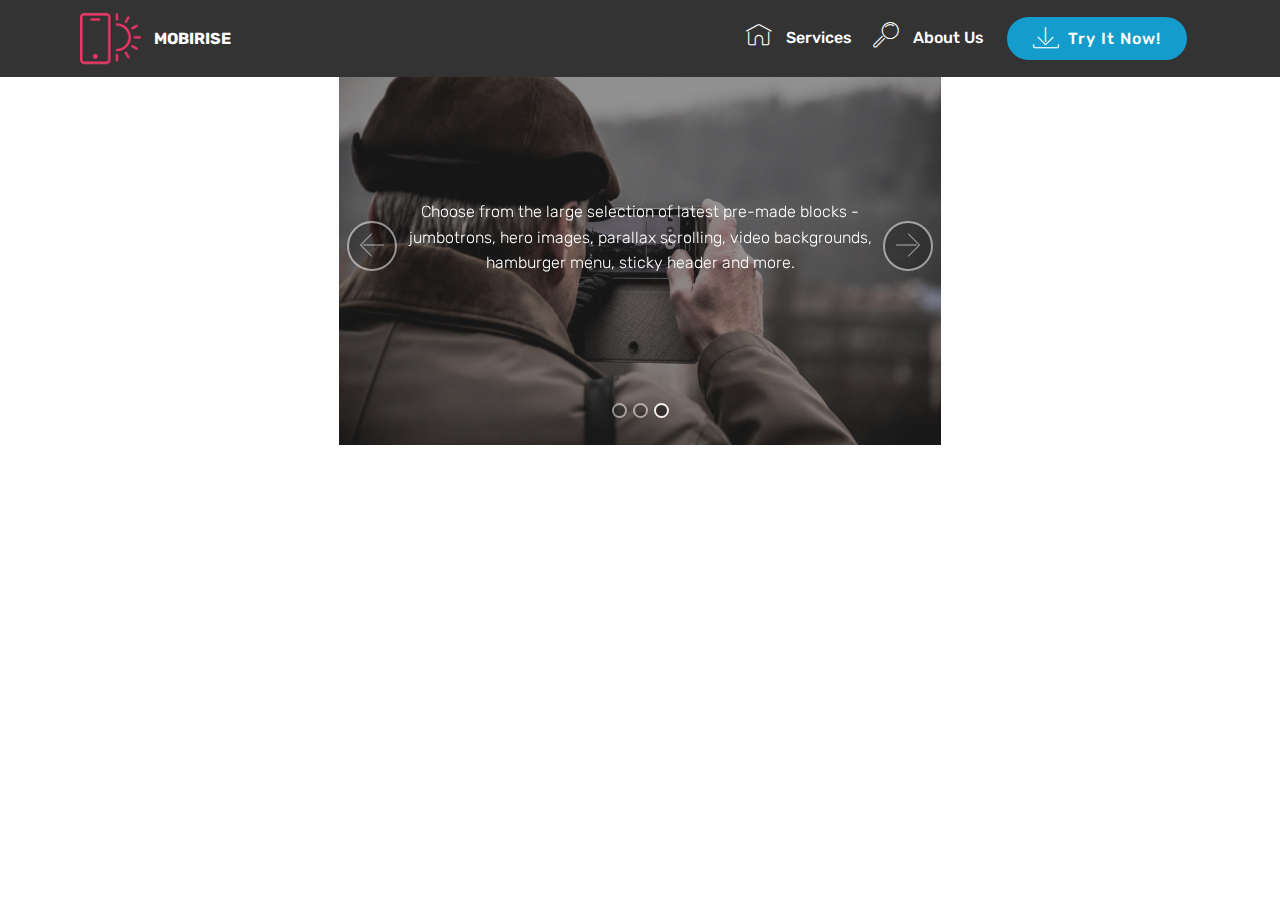
==== page1.html @ 7e5f5935 "create github pages" ====
<!DOCTYPE html>
<html>
<head>
  <!-- Site made with Mobirise Website Builder v4.3.4, https://mobirise.com -->
  <meta charset="UTF-8">
  <meta http-equiv="X-UA-Compatible" content="IE=edge">
  <meta name="generator" content="Mobirise v4.3.4, mobirise.com">
  <meta name="viewport" content="width=device-width, initial-scale=1">
  <link rel="shortcut icon" href="assets/images/logo2.png" type="image/x-icon">
  <meta name="description" content="Web Generator Description">
  <title>Page 1</title>
  <link rel="stylesheet" href="assets/web/assets/mobirise-icons/mobirise-icons.css">
  <link rel="stylesheet" href="assets/tether/tether.min.css">
  <link rel="stylesheet" href="assets/bootstrap/css/bootstrap.min.css">
  <link rel="stylesheet" href="assets/bootstrap/css/bootstrap-grid.min.css">
  <link rel="stylesheet" href="assets/bootstrap/css/bootstrap-reboot.min.css">
  <link rel="stylesheet" href="assets/dropdown/css/style.css">
  <link rel="stylesheet" href="assets/theme/css/style.css">
  <link rel="stylesheet" href="assets/mobirise/css/mbr-additional.css" type="text/css">
  
  
  
</head>
<body>
<section class="menu cid-qy1KsmOvwh" once="menu" id="menu1-h" data-rv-view="157">

    

    <nav class="navbar navbar-expand beta-menu navbar-dropdown align-items-center navbar-fixed-top navbar-toggleable-sm">
        <button class="navbar-toggler navbar-toggler-right" type="button" data-toggle="collapse" data-target="#navbarSupportedContent" aria-controls="navbarSupportedContent" aria-expanded="false" aria-label="Toggle navigation">
            <div class="hamburger">
                <span></span>
                <span></span>
                <span></span>
                <span></span>
            </div>
        </button>
        <div class="menu-logo">
            <div class="navbar-brand">
                <span class="navbar-logo">
                    <a href="https://mobirise.com">
                         <img src="assets/images/logo2.png" alt="Mobirise" media-simple="true" style="height: 3.8rem;">
                    </a>
                </span>
                <span class="navbar-caption-wrap"><a class="navbar-caption text-white display-4" href="https://mobirise.com">
                        MOBIRISE
                    </a></span>
            </div>
        </div>
        <div class="collapse navbar-collapse" id="navbarSupportedContent">
            <ul class="navbar-nav nav-dropdown" data-app-modern-menu="true">
                <li class="nav-item">
                    <a class="nav-link link text-white display-4" href="https://mobirise.com">
                        <span class="mbri-home mbr-iconfont mbr-iconfont-btn"></span>
                        Services
                    </a>
                </li>
                <li class="nav-item">
                    <a class="nav-link link text-white display-4" href="https://mobirise.com">
                        <span class="mbri-search mbr-iconfont mbr-iconfont-btn"></span>
                        About Us
                    </a>
                </li>
            </ul>
            <div class="navbar-buttons mbr-section-btn">
                <a class="btn btn-sm btn-primary display-4" href="https://mobirise.com">
                    <span class="mbri-save mbr-iconfont mbr-iconfont-btn "></span>
                    Try It Now!
                </a>
            </div>
        </div>
    </nav>
</section>

<section class="engine"><a href="https://mobirise.co/b">free web page creator</a></section><section class="carousel slide cid-qy1OB8WUk6" data-interval="false" id="slider2-i" data-rv-view="159">

    
    <div class="container content-slider">
        <div class="content-slider-wrap">
            <div><div class="mbr-slider slide carousel" data-pause="true" data-keyboard="false" data-ride="false" data-interval="false"><ol class="carousel-indicators"><li data-app-prevent-settings="" data-target="#slider2-i" data-slide-to="0"></li><li data-app-prevent-settings="" data-target="#slider2-i" data-slide-to="1"></li><li data-app-prevent-settings="" data-target="#slider2-i" class=" active" data-slide-to="2"></li></ol><div class="carousel-inner" role="listbox"><div class="carousel-item slider-fullscreen-image" data-bg-video-slide="false" style="background-image: url(assets/images/1.jpg);"><div class="container container-slide"><div class="image_wrapper"><div class="mbr-overlay"></div><img src="assets/images/1.jpg"><div class="carousel-caption justify-content-center"><div class="col-10 align-center"><p class="lead mbr-text mbr-fonts-style display-7">Choose from the large selection of latest pre-made blocks - jumbotrons, hero images, parallax scrolling, video backgrounds, hamburger menu, sticky header and more.</p></div></div></div></div></div><div class="carousel-item slider-fullscreen-image" data-bg-video-slide="https://www.youtube.com/watch?v=fwkKc6M60-0"><div class="mbr-overlay"></div><div class="container container-slide"><div class="image_wrapper"><img src="assets/images/2.jpg" style="opacity: 0;"><div class="carousel-caption justify-content-center"><div class="col-10 align-center"><p class="lead mbr-text mbr-fonts-style display-7">Slide with youtube video background and color overlay. Title and text are aligned to the left.</p></div></div></div></div></div><div class="carousel-item slider-fullscreen-image active" data-bg-video-slide="false" style="background-image: url(assets/images/3.jpg);"><div class="container container-slide"><div class="image_wrapper"><div class="mbr-overlay" style="opacity: 0.4;"></div><img src="assets/images/3.jpg"><div class="carousel-caption justify-content-center"><div class="col-10 align-center"><p class="lead mbr-text mbr-fonts-style display-7">Choose from the large selection of latest pre-made blocks - jumbotrons, hero images, parallax scrolling, video backgrounds, hamburger menu, sticky header and more.</p></div></div></div></div></div></div><a data-app-prevent-settings="" class="carousel-control carousel-control-prev" role="button" data-slide="prev" href="#slider2-i"><span aria-hidden="true" class="mbri-left mbr-iconfont"></span><span class="sr-only">Previous</span></a><a data-app-prevent-settings="" class="carousel-control carousel-control-next" role="button" data-slide="next" href="#slider2-i"><span aria-hidden="true" class="mbri-right mbr-iconfont"></span><span class="sr-only">Next</span></a></div></div> 
        </div>
    </div>
</section>


  <script src="assets/web/assets/jquery/jquery.min.js"></script>
  <script src="assets/popper/popper.min.js"></script>
  <script src="assets/tether/tether.min.js"></script>
  <script src="assets/bootstrap/js/bootstrap.min.js"></script>
  <script src="assets/smooth-scroll/smooth-scroll.js"></script>
  <script src="assets/dropdown/js/script.min.js"></script>
  <script src="assets/bootstrap-carousel-swipe/bootstrap-carousel-swipe.js"></script>
  <script src="assets/jquery-mb-ytplayer/jquery.mb.ytplayer.min.js"></script>
  <script src="assets/jquery-mb-vimeo_player/jquery.mb.vimeo_player.js"></script>
  <script src="assets/touch-swipe/jquery.touch-swipe.min.js"></script>
  <script src="assets/theme/js/script.js"></script>
  <script src="assets/mobirise-slider-video/script.js"></script>
  
  
</body>
</html>
---- assets/web/assets/mobirise-icons/mobirise-icons.css ----
@font-face {
  font-family: 'MobiriseIcons';
  src:  url('mobirise-icons.eot?spat4u');
  src:  url('mobirise-icons.eot?spat4u#iefix') format('embedded-opentype'),
    url('mobirise-icons.ttf?spat4u') format('truetype'),
    url('mobirise-icons.woff?spat4u') format('woff'),
    url('mobirise-icons.svg?spat4u#MobiriseIcons') format('svg');
  font-weight: normal;
  font-style: normal;
}

[class^="mbri-"], [class*=" mbri-"] {
  /* use !important to prevent issues with browser extensions that change fonts */
  font-family: MobiriseIcons !important;
  speak: none;
  font-style: normal;
  font-weight: normal;
  font-variant: normal;
  text-transform: none;
  line-height: 1;

  /* Better Font Rendering =========== */
  -webkit-font-smoothing: antialiased;
  -moz-osx-font-smoothing: grayscale;
}

.mbri-add-submenu:before {
  content: "\e900";
}
.mbri-alert:before {
  content: "\e901";
}
.mbri-align-center:before {
  content: "\e902";
}
.mbri-align-justify:before {
  content: "\e903";
}
.mbri-align-left:before {
  content: "\e904";
}
.mbri-align-right:before {
  content: "\e905";
}
.mbri-android:before {
  content: "\e906";
}
.mbri-apple:before {
  content: "\e907";
}
.mbri-arrow-down:before {
  content: "\e908";
}
.mbri-arrow-next:before {
  content: "\e909";
}
.mbri-arrow-prev:before {
  content: "\e90a";
}
.mbri-arrow-up:before {
  content: "\e90b";
}
.mbri-bold:before {
  content: "\e90c";
}
.mbri-bookmark:before {
  content: "\e90d";
}
.mbri-bootstrap:before {
  content: "\e90e";
}
.mbri-briefcase:before {
  content: "\e90f";
}
.mbri-browse:before {
  content: "\e910";
}
.mbri-bulleted-list:before {
  content: "\e911";
}
.mbri-calendar:before {
  content: "\e912";
}
.mbri-camera:before {
  content: "\e913";
}
.mbri-cart-add:before {
  content: "\e914";
}
.mbri-cart-full:before {
  content: "\e915";
}
.mbri-cash:before {
  content: "\e916";
}
.mbri-change-style:before {
  content: "\e917";
}
.mbri-chat:before {
  content: "\e918";
}
.mbri-clock:before {
  content: "\e919";
}
.mbri-close:before {
  content: "\e91a";
}
.mbri-cloud:before {
  content: "\e91b";
}
.mbri-code:before {
  content: "\e91c";
}
.mbri-contact-form:before {
  content: "\e91d";
}
.mbri-credit-card:before {
  content: "\e91e";
}
.mbri-cursor-click:before {
  content: "\e91f";
}
.mbri-cust-feedback:before {
  content: "\e920";
}
.mbri-database:before {
  content: "\e921";
}
.mbri-delivery:before {
  content: "\e922";
}
.mbri-desktop:before {
  content: "\e923";
}
.mbri-devices:before {
  content: "\e924";
}
.mbri-down:before {
  content: "\e925";
}
.mbri-download:before {
  content: "\e989";
}
.mbri-drag-n-drop:before {
  content: "\e927";
}
.mbri-drag-n-drop2:before {
  content: "\e928";
}
.mbri-edit:before {
  content: "\e929";
}
.mbri-edit2:before {
  content: "\e92a";
}
.mbri-error:before {
  content: "\e92b";
}
.mbri-extension:before {
  content: "\e92c";
}
.mbri-features:before {
  content: "\e92d";
}
.mbri-file:before {
  content: "\e92e";
}
.mbri-flag:before {
  content: "\e92f";
}
.mbri-folder:before {
  content: "\e930";
}
.mbri-gift:before {
  content: "\e931";
}
.mbri-github:before {
  content: "\e932";
}
.mbri-globe:before {
  content: "\e933";
}
.mbri-globe-2:before {
  content: "\e934";
}
.mbri-growing-chart:before {
  content: "\e935";
}
.mbri-hearth:before {
  content: "\e936";
}
.mbri-help:before {
  content: "\e937";
}
.mbri-home:before {
  content: "\e938";
}
.mbri-hot-cup:before {
  content: "\e939";
}
.mbri-idea:before {
  content: "\e93a";
}
.mbri-image-gallery:before {
  content: "\e93b";
}
.mbri-image-slider:before {
  content: "\e93c";
}
.mbri-info:before {
  content: "\e93d";
}
.mbri-italic:before {
  content: "\e93e";
}
.mbri-key:before {
  content: "\e93f";
}
.mbri-laptop:before {
  content: "\e940";
}
.mbri-layers:before {
  content: "\e941";
}
.mbri-left-right:before {
  content: "\e942";
}
.mbri-left:before {
  content: "\e943";
}
.mbri-letter:before {
  content: "\e944";
}
.mbri-like:before {
  content: "\e945";
}
.mbri-link:before {
  content: "\e946";
}
.mbri-lock:before {
  content: "\e947";
}
.mbri-login:before {
  content: "\e948";
}
.mbri-logout:before {
  content: "\e949";
}
.mbri-magic-stick:before {
  content: "\e94a";
}
.mbri-map-pin:before {
  content: "\e94b";
}
.mbri-menu:before {
  content: "\e94c";
}
.mbri-mobile:before {
  content: "\e94d";
}
.mbri-mobile2:before {
  content: "\e94e";
}
.mbri-mobirise:before {
  content: "\e94f";
}
.mbri-more-horizontal:before {
  content: "\e950";
}
.mbri-more-vertical:before {
  content: "\e951";
}
.mbri-music:before {
  content: "\e952";
}
.mbri-new-file:before {
  content: "\e953";
}
.mbri-numbered-list:before {
  content: "\e954";
}
.mbri-opened-folder:before {
  content: "\e955";
}
.mbri-pages:before {
  content: "\e956";
}
.mbri-paper-plane:before {
  content: "\e957";
}
.mbri-paperclip:before {
  content: "\e958";
}
.mbri-photo:before {
  content: "\e959";
}
.mbri-photos:before {
  content: "\e95a";
}
.mbri-pin:before {
  content: "\e95b";
}
.mbri-play:before {
  content: "\e95c";
}
.mbri-plus:before {
  content: "\e95d";
}
.mbri-preview:before {
  content: "\e95e";
}
.mbri-print:before {
  content: "\e95f";
}
.mbri-protect:before {
  content: "\e960";
}
.mbri-question:before {
  content: "\e961";
}
.mbri-quote-left:before {
  content: "\e962";
}
.mbri-quote-right:before {
  content: "\e963";
}
.mbri-refresh:before {
  content: "\e964";
}
.mbri-responsive:before {
  content: "\e965";
}
.mbri-right:before {
  content: "\e966";
}
.mbri-rocket:before {
  content: "\e967";
}
.mbri-sad-face:before {
  content: "\e968";
}
.mbri-sale:before {
  content: "\e969";
}
.mbri-save:before {
  content: "\e96a";
}
.mbri-search:before {
  content: "\e96b";
}
.mbri-setting:before {
  content: "\e96c";
}
.mbri-setting2:before {
  content: "\e96d";
}
.mbri-setting3:before {
  content: "\e96e";
}
.mbri-share:before {
  content: "\e96f";
}
.mbri-shopping-bag:before {
  content: "\e970";
}
.mbri-shopping-basket:before {
  content: "\e971";
}
.mbri-shopping-cart:before {
  content: "\e972";
}
.mbri-sites:before {
  content: "\e973";
}
.mbri-smile-face:before {
  content: "\e974";
}
.mbri-speed:before {
  content: "\e975";
}
.mbri-star:before {
  content: "\e976";
}
.mbri-success:before {
  content: "\e977";
}
.mbri-sun:before {
  content: "\e978";
}
.mbri-sun2:before {
  content: "\e979";
}
.mbri-tablet:before {
  content: "\e97a";
}
.mbri-tablet-vertical:before {
  content: "\e97b";
}
.mbri-target:before {
  content: "\e97c";
}
.mbri-timer:before {
  content: "\e97d";
}
.mbri-to-ftp:before {
  content: "\e97e";
}
.mbri-to-local-drive:before {
  content: "\e97f";
}
.mbri-touch-swipe:before {
  content: "\e980";
}
.mbri-touch:before {
  content: "\e981";
}
.mbri-trash:before {
  content: "\e982";
}
.mbri-underline:before {
  content: "\e983";
}
.mbri-unlink:before {
  content: "\e984";
}
.mbri-unlock:before {
  content: "\e985";
}
.mbri-up-down:before {
  content: "\e986";
}
.mbri-up:before {
  content: "\e987";
}
.mbri-update:before {
  content: "\e988";
}
.mbri-upload:before {
 content: "\e926"; 
}
.mbri-user:before {
  content: "\e98a";
}
.mbri-user2:before {
  content: "\e98b";
}
.mbri-users:before {
  content: "\e98c";
}
.mbri-video:before {
  content: "\e98d";
}
.mbri-video-play:before {
  content: "\e98e";
}
.mbri-watch:before {
  content: "\e98f";
}
.mbri-website-theme:before {
  content: "\e990";
}
.mbri-wifi:before {
  content: "\e991";
}
.mbri-windows:before {
  content: "\e992";
}
.mbri-zoom-out:before {
  content: "\e993";
}
.mbri-redo:before {
  content: "\e994";
}
.mbri-undo:before {
  content: "\e995";
}
---- assets/dropdown/css/style.css ----
.navbar-dropdown {
  left: 0;
  padding: 0;
  position: absolute;
  right: 0;
  top: 0;
  transition: all 0.45s ease;
  z-index: 1030;
  background: #282828; }
  .navbar-dropdown .navbar-logo {
    margin-right: 0.8rem;
    transition: margin 0.3s ease-in-out;
    vertical-align: middle; }
    .navbar-dropdown .navbar-logo img {
      height: 3.125rem;
      transition: all 0.3s ease-in-out; }
    .navbar-dropdown .navbar-logo.mbr-iconfont {
      font-size: 3.125rem;
      line-height: 3.125rem; }
  .navbar-dropdown .navbar-caption {
    font-weight: 700;
    white-space: normal;
    vertical-align: -4px;
    line-height: 3.125rem !important; }
    .navbar-dropdown .navbar-caption, .navbar-dropdown .navbar-caption:hover {
      color: inherit;
      text-decoration: none; }
  .navbar-dropdown .mbr-iconfont + .navbar-caption {
    vertical-align: -1px; }
  .navbar-dropdown.navbar-fixed-top {
    position: fixed; }
  .navbar-dropdown .navbar-brand span {
    vertical-align: -4px; }
  .navbar-dropdown.bg-color.transparent {
    background: none; }
  .navbar-dropdown.navbar-short .navbar-brand {
    padding: 0.625rem 0; }
    .navbar-dropdown.navbar-short .navbar-brand span {
      vertical-align: -1px; }
  .navbar-dropdown.navbar-short .navbar-caption {
    line-height: 2.375rem !important;
    vertical-align: -2px; }
  .navbar-dropdown.navbar-short .navbar-logo {
    margin-right: 0.5rem; }
    .navbar-dropdown.navbar-short .navbar-logo img {
      height: 2.375rem; }
    .navbar-dropdown.navbar-short .navbar-logo.mbr-iconfont {
      font-size: 2.375rem;
      line-height: 2.375rem; }
  .navbar-dropdown.navbar-short .mbr-table-cell {
    height: 3.625rem; }
  .navbar-dropdown .navbar-close {
    left: 0.6875rem;
    position: fixed;
    top: 0.75rem;
    z-index: 1000; }
  .navbar-dropdown .hamburger-icon {
    content: "";
    display: inline-block;
    vertical-align: middle;
    width: 16px;
    -webkit-box-shadow: 0 -6px 0 1px #282828,0 0 0 1px #282828,0 6px 0 1px #282828;
    -moz-box-shadow: 0 -6px 0 1px #282828,0 0 0 1px #282828,0 6px 0 1px #282828;
    box-shadow: 0 -6px 0 1px #282828,0 0 0 1px #282828,0 6px 0 1px #282828; }

.dropdown-menu .dropdown-toggle[data-toggle="dropdown-submenu"]::after {
  border-bottom: 0.35em solid transparent;
  border-left: 0.35em solid;
  border-right: 0;
  border-top: 0.35em solid transparent;
  margin-left: 0.3rem; }

.dropdown-menu .dropdown-item:focus {
  outline: 0; }

.nav-dropdown {
  font-size: 0.75rem;
  font-weight: 500;
  height: auto !important; }
  .nav-dropdown .nav-btn {
    padding-left: 1rem; }
  .nav-dropdown .link {
    margin: .667em 1.667em;
    font-weight: 500;
    padding: 0;
    transition: color .2s ease-in-out; }
    .nav-dropdown .link.dropdown-toggle {
      margin-right: 2.583em; }
      .nav-dropdown .link.dropdown-toggle::after {
        margin-left: .25rem;
        border-top: 0.35em solid;
        border-right: 0.35em solid transparent;
        border-left: 0.35em solid transparent;
        border-bottom: 0; }
      .nav-dropdown .link.dropdown-toggle[aria-expanded="true"] {
        margin: 0;
        padding: 0.667em 3.263em  0.667em 1.667em; }
  .nav-dropdown .link::after,
  .nav-dropdown .dropdown-item::after {
    color: inherit; }
  .nav-dropdown .btn {
    font-size: 0.75rem;
    font-weight: 700;
    letter-spacing: 0;
    margin-bottom: 0;
    padding-left: 1.25rem;
    padding-right: 1.25rem; }
  .nav-dropdown .dropdown-menu {
    border-radius: 0;
    border: 0;
    left: 0;
    margin: 0;
    padding-bottom: 1.25rem;
    padding-top: 1.25rem;
    position: relative; }
  .nav-dropdown .dropdown-submenu {
    margin-left: 0.125rem;
    top: 0; }
  .nav-dropdown .dropdown-item {
    font-weight: 500;
    line-height: 2;
    padding: 0.3846em 4.615em 0.3846em 1.5385em;
    position: relative;
    transition: color .2s ease-in-out, background-color .2s ease-in-out; }
    .nav-dropdown .dropdown-item::after {
      margin-top: -0.3077em;
      position: absolute;
      right: 1.1538em;
      top: 50%; }
    .nav-dropdown .dropdown-item:focus, .nav-dropdown .dropdown-item:hover {
      background: none; }

@media (max-width: 767px) {
  .nav-dropdown.navbar-toggleable-sm {
    bottom: 0;
    display: none;
    left: 0;
    overflow-x: hidden;
    position: fixed;
    top: 0;
    transform: translateX(-100%);
    -ms-transform: translateX(-100%);
    -webkit-transform: translateX(-100%);
    width: 18.75rem;
    z-index: 999; } }
.nav-dropdown.navbar-toggleable-xl {
  bottom: 0;
  display: none;
  left: 0;
  overflow-x: hidden;
  position: fixed;
  top: 0;
  transform: translateX(-100%);
  -ms-transform: translateX(-100%);
  -webkit-transform: translateX(-100%);
  width: 18.75rem;
  z-index: 999; }

.nav-dropdown-sm {
  display: block !important;
  overflow-x: hidden;
  overflow: auto;
  padding-top: 3.875rem; }
  .nav-dropdown-sm::after {
    content: "";
    display: block;
    height: 3rem;
    width: 100%; }
  .nav-dropdown-sm.collapse.in ~ .navbar-close {
    display: block !important; }
  .nav-dropdown-sm.collapsing, .nav-dropdown-sm.collapse.in {
    transform: translateX(0);
    -ms-transform: translateX(0);
    -webkit-transform: translateX(0);
    transition: all 0.25s ease-out;
    -webkit-transition: all 0.25s ease-out;
    background: #282828; }
  .nav-dropdown-sm.collapsing[aria-expanded="false"] {
    transform: translateX(-100%);
    -ms-transform: translateX(-100%);
    -webkit-transform: translateX(-100%); }
  .nav-dropdown-sm .nav-item {
    display: block;
    margin-left: 0 !important;
    padding-left: 0; }
  .nav-dropdown-sm .link,
  .nav-dropdown-sm .dropdown-item {
    border-top: 1px dotted rgba(255, 255, 255, 0.1);
    font-size: 0.8125rem;
    line-height: 1.6;
    margin: 0 !important;
    padding: 0.875rem 2.4rem 0.875rem 1.5625rem !important;
    position: relative;
    white-space: normal; }
    .nav-dropdown-sm .link:focus, .nav-dropdown-sm .link:hover,
    .nav-dropdown-sm .dropdown-item:focus,
    .nav-dropdown-sm .dropdown-item:hover {
      background: rgba(0, 0, 0, 0.2) !important;
      color: #c0a375; }
  .nav-dropdown-sm .nav-btn {
    position: relative;
    padding: 1.5625rem 1.5625rem 0 1.5625rem; }
    .nav-dropdown-sm .nav-btn::before {
      border-top: 1px dotted rgba(255, 255, 255, 0.1);
      content: "";
      left: 0;
      position: absolute;
      top: 0;
      width: 100%; }
    .nav-dropdown-sm .nav-btn + .nav-btn {
      padding-top: 0.625rem; }
      .nav-dropdown-sm .nav-btn + .nav-btn::before {
        display: none; }
  .nav-dropdown-sm .btn {
    padding: 0.625rem 0; }
  .nav-dropdown-sm .dropdown-toggle[data-toggle="dropdown-submenu"]::after {
    margin-left: .25rem;
    border-top: 0.35em solid;
    border-right: 0.35em solid transparent;
    border-left: 0.35em solid transparent;
    border-bottom: 0; }
  .nav-dropdown-sm .dropdown-toggle[data-toggle="dropdown-submenu"][aria-expanded="true"]::after {
    border-top: 0;
    border-right: 0.35em solid transparent;
    border-left: 0.35em solid transparent;
    border-bottom: 0.35em solid; }
  .nav-dropdown-sm .dropdown-menu {
    margin: 0;
    padding: 0;
    position: relative;
    top: 0;
    left: 0;
    width: 100%;
    border: 0;
    float: none;
    border-radius: 0;
    background: none; }
  .nav-dropdown-sm .dropdown-submenu {
    left: 100%;
    margin-left: 0.125rem;
    margin-top: -1.25rem;
    top: 0; }

.navbar-toggleable-sm .nav-dropdown .dropdown-menu {
  position: absolute; }

.navbar-toggleable-sm .nav-dropdown .dropdown-submenu {
  left: 100%;
  margin-left: 0.125rem;
  margin-top: -1.25rem;
  top: 0; }

.navbar-toggleable-sm.opened .nav-dropdown .dropdown-menu {
  position: relative; }

.navbar-toggleable-sm.opened .nav-dropdown .dropdown-submenu {
  left: 0;
  margin-left: 00rem;
  margin-top: 0rem;
  top: 0; }

.is-builder .nav-dropdown.collapsing {
  transition: none !important; }

/*# sourceMappingURL=style.css.map */
---- assets/theme/css/style.css ----
/*!
 * Mobirise v4 theme (https://mobirise.com/)
 * Copyright 2017 Mobirise
 */
section {
  background-color: #eeeeee; }

section,
.container,
.container-fluid {
  position: relative;
  word-wrap: break-word; }

a.mbr-iconfont:hover {
  text-decoration: none; }

.article .lead p, .article .lead ul, .article .lead ol, .article .lead pre, .article .lead blockquote {
  margin-bottom: 0; }

a {
  font-style: normal;
  font-weight: 400;
  cursor: pointer; }
  a, a:hover {
    text-decoration: none; }

figure {
  margin-bottom: 0; }

body {
  color: #232323; }

h1, h2, h3, h4, h5, h6,
.h1, .h2, .h3, .h4, .h5, .h6,
.display-1, .display-2, .display-3, .display-4 {
  line-height: 1;
  word-break: break-word;
  word-wrap: break-word; }

b, strong {
  font-weight: bold; }

blockquote {
  padding: 10px 0 10px 20px;
  position: relative;
  border-left: 2px solid;
  border-color: #ff3366; }

input:-webkit-autofill, input:-webkit-autofill:hover, input:-webkit-autofill:focus, input:-webkit-autofill:active {
  transition-delay: 9999s;
  transition-property: background-color, color; }

textarea[type="hidden"] {
  display: none; }

body {
  position: relative; }

section {
  background-position: 50% 50%;
  background-repeat: no-repeat;
  background-size: cover; }
  section .mbr-background-video,
  section .mbr-background-video-preview {
    position: absolute;
    bottom: 0;
    left: 0;
    right: 0;
    top: 0; }

.hidden {
  visibility: hidden; }

.mbr-z-index20 {
  z-index: 20; }

/*! Base colors */
.mbr-white {
  color: #ffffff; }

.mbr-black {
  color: #000000; }

.mbr-bg-white {
  background-color: #ffffff; }

.mbr-bg-black {
  background-color: #000000; }

/*! Text-aligns */
.align-left {
  text-align: left; }

.align-center {
  text-align: center; }

.align-right {
  text-align: right; }

@media (max-width: 767px) {
  .align-left, .align-center, .align-right, .mbr-section-btn, .mbr-section-title {
    text-align: center; } }
/*! Font-weight  */
.mbr-light {
  font-weight: 300; }

.mbr-regular {
  font-weight: 400; }

.mbr-semibold {
  font-weight: 500; }

.mbr-bold {
  font-weight: 700; }

/*! Media  */
.media-size-item {
  -webkit-flex: 1 1 auto;
  -moz-flex: 1 1 auto;
  -ms-flex: 1 1 auto;
  -o-flex: 1 1 auto;
  flex: 1 1 auto; }

.media-content {
  -webkit-flex-basis: 100%;
  flex-basis: 100%; }

.media-container-row {
  display: -ms-flexbox;
  display: -webkit-flex;
  display: flex;
  -webkit-flex-direction: row;
  -ms-flex-direction: row;
  flex-direction: row;
  -webkit-flex-wrap: wrap;
  -ms-flex-wrap: wrap;
  flex-wrap: wrap;
  -webkit-justify-content: center;
  -ms-flex-pack: center;
  justify-content: center;
  -webkit-align-content: center;
  -ms-flex-line-pack: center;
  align-content: center;
  -webkit-align-items: start;
  -ms-flex-align: start;
  align-items: start; }
  .media-container-row .media-size-item {
    width: 400px; }

.media-container-column {
  display: -ms-flexbox;
  display: -webkit-flex;
  display: flex;
  -webkit-flex-direction: column;
  -ms-flex-direction: column;
  flex-direction: column;
  -webkit-flex-wrap: wrap;
  -ms-flex-wrap: wrap;
  flex-wrap: wrap;
  -webkit-justify-content: center;
  -ms-flex-pack: center;
  justify-content: center;
  -webkit-align-content: center;
  -ms-flex-line-pack: center;
  align-content: center;
  -webkit-align-items: stretch;
  -ms-flex-align: stretch;
  align-items: stretch; }
  .media-container-column > * {
    width: 100%; }

@media (min-width: 992px) {
  .media-container-row {
    -webkit-flex-wrap: nowrap;
    -ms-flex-wrap: nowrap;
    flex-wrap: nowrap; } }
figure {
  overflow: hidden; }

figure[mbr-media-size] {
  transition: width 0.1s; }

.mbr-figure img, .mbr-figure iframe {
  display: block;
  width: 100%; }

.card {
  background-color: transparent;
  border: none; }

.card-img {
  text-align: center;
  flex-shrink: 0; }

.media {
  max-width: 100%;
  margin: 0 auto; }

.mbr-figure {
  -ms-flex-item-align: center;
  -ms-grid-row-align: center;
  -webkit-align-self: center;
  align-self: center; }

.media-container > div {
  max-width: 100%; }

.mbr-figure img, .card-img img {
  width: 100%; }

@media (max-width: 991px) {
  .media-size-item {
    width: auto !important; }

  .media {
    width: auto; }

  .mbr-figure {
    width: 100% !important; } }
/*! Buttons */
.mbr-section-btn {
  margin-left: -.25rem;
  margin-right: -.25rem;
  font-size: 0; }

nav .mbr-section-btn {
  margin-left: 0rem;
  margin-right: 0rem; }

/*! Btn icon margin */
.btn .mbr-iconfont, .btn.btn-sm .mbr-iconfont {
  cursor: pointer;
  margin-right: 0.5rem; }

.btn.btn-md .mbr-iconfont, .btn.btn-md .mbr-iconfont {
  margin-right: 0.8rem; }

.mbr-regular {
  font-weight: 400; }

.mbr-semibold {
  font-weight: 500; }

.mbr-bold {
  font-weight: 700; }

[type="submit"] {
  -webkit-appearance: none; }

/*! Full-screen */
.mbr-fullscreen .mbr-overlay {
  min-height: 100vh; }

.mbr-fullscreen {
  display: flex;
  display: -webkit-flex;
  display: -moz-flex;
  display: -ms-flex;
  display: -o-flex;
  align-items: center;
  -webkit-align-items: center;
  min-height: 100vh;
  padding-top: 3rem;
  padding-bottom: 3rem; }

/*! Map */
.map {
  height: 25rem;
  position: relative; }
  .map iframe {
    width: 100%;
    height: 100%; }

/* Form */
.form-asterisk {
  font-family: initial;
  position: absolute;
  top: -2px;
  font-weight: normal; }

/*! Scroll to top arrow */
.mbr-arrow-up {
  bottom: 25px;
  right: 90px;
  position: fixed;
  text-align: right;
  z-index: 5000;
  color: #ffffff;
  font-size: 32px;
  transform: rotate(180deg);
  -webkit-transform: rotate(180deg); }

.mbr-arrow-up a {
  background: rgba(0, 0, 0, 0.2);
  border-radius: 3px;
  color: #fff;
  display: inline-block;
  height: 60px;
  width: 60px;
  outline-style: none !important;
  position: relative;
  text-decoration: none;
  transition: all .3s ease-in-out;
  cursor: pointer;
  text-align: center; }
  .mbr-arrow-up a:hover {
    background-color: rgba(0, 0, 0, 0.4); }
  .mbr-arrow-up a i {
    line-height: 60px; }

.mbr-arrow-up-icon {
  display: block;
  color: #fff; }

.mbr-arrow-up-icon::before {
  content: "\203a";
  display: inline-block;
  font-family: serif;
  font-size: 32px;
  line-height: 1;
  font-style: normal;
  position: relative;
  top: 6px;
  left: -4px;
  -webkit-transform: rotate(-90deg);
  transform: rotate(-90deg); }

/*! Arrow Down */
.mbr-arrow {
  position: absolute;
  bottom: 45px;
  left: 50%;
  width: 60px;
  height: 60px;
  cursor: pointer;
  background-color: rgba(80, 80, 80, 0.5);
  border-radius: 50%;
  -webkit-transform: translateX(-50%);
  transform: translateX(-50%); }
  .mbr-arrow > a {
    display: inline-block;
    text-decoration: none;
    outline-style: none;
    -webkit-animation: arrowdown 1.7s ease-in-out infinite;
    animation: arrowdown 1.7s ease-in-out infinite; }
    .mbr-arrow > a > i {
      position: absolute;
      top: -2px;
      left: 15px;
      font-size: 2rem; }

@keyframes arrowdown {
  0% {
    transform: translateY(0px);
    -webkit-transform: translateY(0px); }
  50% {
    transform: translateY(-5px);
    -webkit-transform: translateY(-5px); }
  100% {
    transform: translateY(0px);
    -webkit-transform: translateY(0px); } }
@-webkit-keyframes arrowdown {
  0% {
    transform: translateY(0px);
    -webkit-transform: translateY(0px); }
  50% {
    transform: translateY(-5px);
    -webkit-transform: translateY(-5px); }
  100% {
    transform: translateY(0px);
    -webkit-transform: translateY(0px); } }
@media (max-width: 500px) {
  .mbr-arrow-up {
    left: 50%;
    right: auto;
    transform: translateX(-50%) rotate(180deg);
    -webkit-transform: translateX(-50%) rotate(180deg); } }
/*Gradients animation*/
@keyframes gradient-animation {
  from {
    background-position: 0% 100%;
    animation-timing-function: ease-in-out; }
  to {
    background-position: 100% 0%;
    animation-timing-function: ease-in-out; } }
@-webkit-keyframes gradient-animation {
  from {
    background-position: 0% 100%;
    animation-timing-function: ease-in-out; }
  to {
    background-position: 100% 0%;
    animation-timing-function: ease-in-out; } }
.bg-gradient {
  background-size: 200% 200%;
  animation: gradient-animation 5s infinite alternate;
  -webkit-animation: gradient-animation 5s infinite alternate; }

.menu .navbar-brand {
  display: -webkit-flex; }
  .menu .navbar-brand span {
    display: flex;
    display: -webkit-flex; }
  .menu .navbar-brand .navbar-caption-wrap {
    display: -webkit-flex; }
  .menu .navbar-brand .navbar-logo img {
    display: -webkit-flex; }
@media (min-width: 768px) and (max-width: 991px) {
  .menu .navbar-toggleable-sm .navbar-nav {
    display: -webkit-box;
    display: -webkit-flex;
    display: -ms-flexbox; } }
@media (min-width: 992px) {
  .menu .navbar-nav.nav-dropdown {
    display: -webkit-flex; }
  .menu .navbar-toggleable-sm .navbar-collapse {
    display: -webkit-flex !important; } }

/*# sourceMappingURL=style.css.map */
.engine {
	position: absolute;
	text-indent: -2400px;
	text-align: center;
	padding: 0;
	top: 0;
	left: -2400px;
}
---- assets/mobirise/css/mbr-additional.css ----
@import url(https://fonts.googleapis.com/css?family=Rubik:300,300i,400,400i,500,500i,700,700i,900,900i);
@import url(https://fonts.googleapis.com/css?family=Roboto+Condensed:300,300i,400,400i,700,700i);





body {
  font-style: normal;
  line-height: 1.5;
}
.mbr-section-title {
  font-style: normal;
  line-height: 1.2;
}
.mbr-section-subtitle {
  line-height: 1.3;
}
.mbr-text {
  font-style: normal;
  line-height: 1.6;
}
.display-1 {
  font-family: 'Rubik', sans-serif;
  font-size: 4.25rem;
}
.display-1 > .mbr-iconfont {
  font-size: 6.8rem;
}
.display-2 {
  font-family: 'Roboto Condensed', sans-serif;
  font-size: 3rem;
}
.display-2 > .mbr-iconfont {
  font-size: 4.8rem;
}
.display-4 {
  font-family: 'Rubik', sans-serif;
  font-size: 1rem;
}
.display-4 > .mbr-iconfont {
  font-size: 1.6rem;
}
.display-5 {
  font-family: 'Rubik', sans-serif;
  font-size: 1.5rem;
}
.display-5 > .mbr-iconfont {
  font-size: 2.4rem;
}
.display-7 {
  font-family: 'Rubik', sans-serif;
  font-size: 1rem;
}
.display-7 > .mbr-iconfont {
  font-size: 1.6rem;
}
/* ---- Fluid typography for mobile devices ---- */
/* 1.4 - font scale ratio ( bootstrap == 1.42857 ) */
/* 100vw - current viewport width */
/* (48 - 20)  48 == 48rem == 768px, 20 == 20rem == 320px(minimal supported viewport) */
/* 0.65 - min scale variable, may vary */
@media (max-width: 768px) {
  .display-1 {
    font-size: 3.4rem;
    font-size: calc( 2.1374999999999997rem + (4.25 - 2.1374999999999997) * ((100vw - 20rem) / (48 - 20)));
    line-height: calc( 1.4 * (2.1374999999999997rem + (4.25 - 2.1374999999999997) * ((100vw - 20rem) / (48 - 20))));
  }
  .display-2 {
    font-size: 2.4rem;
    font-size: calc( 1.7rem + (3 - 1.7) * ((100vw - 20rem) / (48 - 20)));
    line-height: calc( 1.4 * (1.7rem + (3 - 1.7) * ((100vw - 20rem) / (48 - 20))));
  }
  .display-4 {
    font-size: 0.8rem;
    font-size: calc( 1rem + (1 - 1) * ((100vw - 20rem) / (48 - 20)));
    line-height: calc( 1.4 * (1rem + (1 - 1) * ((100vw - 20rem) / (48 - 20))));
  }
  .display-5 {
    font-size: 1.2rem;
    font-size: calc( 1.175rem + (1.5 - 1.175) * ((100vw - 20rem) / (48 - 20)));
    line-height: calc( 1.4 * (1.175rem + (1.5 - 1.175) * ((100vw - 20rem) / (48 - 20))));
  }
}
/* Buttons */
.btn {
  font-weight: 500;
  border-width: 2px;
  font-style: normal;
  letter-spacing: 1px;
  margin: .4rem .8rem;
  white-space: normal;
  -webkit-transition: all 0.3s ease-in-out;
  -moz-transition: all 0.3s ease-in-out;
  transition: all 0.3s ease-in-out;
  padding: 1rem 3rem;
  border-radius: 3px;
  display: inline-flex;
  align-items: center;
  justify-content: center;
  word-break: break-word;
}
.btn-sm {
  font-weight: 500;
  letter-spacing: 1px;
  -webkit-transition: all 0.3s ease-in-out;
  -moz-transition: all 0.3s ease-in-out;
  transition: all 0.3s ease-in-out;
  padding: 0.6rem 1.5rem;
  border-radius: 3px;
}
.btn-md {
  font-weight: 500;
  letter-spacing: 1px;
  margin: .4rem .8rem !important;
  -webkit-transition: all 0.3s ease-in-out;
  -moz-transition: all 0.3s ease-in-out;
  transition: all 0.3s ease-in-out;
  padding: 1rem 3rem;
  border-radius: 3px;
}
.btn-lg {
  font-weight: 500;
  letter-spacing: 1px;
  margin: .4rem .8rem !important;
  -webkit-transition: all 0.3s ease-in-out;
  -moz-transition: all 0.3s ease-in-out;
  transition: all 0.3s ease-in-out;
  padding: 1.2rem 3.2rem;
  border-radius: 3px;
}
.bg-primary {
  background-color: #149dcc !important;
}
.bg-success {
  background-color: #f7ed4a !important;
}
.bg-info {
  background-color: #ffffff !important;
}
.bg-warning {
  background-color: #879a9f !important;
}
.bg-danger {
  background-color: #b1a374 !important;
}
.btn-primary,
.btn-primary:active {
  background-color: #149dcc;
  border-color: #149dcc;
  color: #ffffff;
}
.btn-primary:hover,
.btn-primary:focus,
.btn-primary.focus,
.btn-primary.active {
  color: #ffffff;
  background-color: #0d6786;
  border-color: #0d6786;
}
.btn-primary.disabled,
.btn-primary:disabled {
  color: #ffffff !important;
  background-color: #0d6786 !important;
  border-color: #0d6786 !important;
}
.btn-secondary,
.btn-secondary:active {
  background-color: #ff3366;
  border-color: #ff3366;
  color: #ffffff;
}
.btn-secondary:hover,
.btn-secondary:focus,
.btn-secondary.focus,
.btn-secondary.active {
  color: #ffffff;
  background-color: #e50039;
  border-color: #e50039;
}
.btn-secondary.disabled,
.btn-secondary:disabled {
  color: #ffffff !important;
  background-color: #e50039 !important;
  border-color: #e50039 !important;
}
.btn-info,
.btn-info:active {
  background-color: #ffffff;
  border-color: #ffffff;
  color: #ffffff;
}
.btn-info:hover,
.btn-info:focus,
.btn-info.focus,
.btn-info.active {
  color: #ffffff;
  background-color: #d4d4d4;
  border-color: #d4d4d4;
}
.btn-info.disabled,
.btn-info:disabled {
  color: #ffffff !important;
  background-color: #d4d4d4 !important;
  border-color: #d4d4d4 !important;
}
.btn-success,
.btn-success:active {
  background-color: #f7ed4a;
  border-color: #f7ed4a;
  color: #ffffff;
}
.btn-success:hover,
.btn-success:focus,
.btn-success.focus,
.btn-success.active {
  color: #ffffff;
  background-color: #eadd0a;
  border-color: #eadd0a;
}
.btn-success.disabled,
.btn-success:disabled {
  color: #ffffff !important;
  background-color: #eadd0a !important;
  border-color: #eadd0a !important;
}
.btn-warning,
.btn-warning:active {
  background-color: #879a9f;
  border-color: #879a9f;
  color: #ffffff;
}
.btn-warning:hover,
.btn-warning:focus,
.btn-warning.focus,
.btn-warning.active {
  color: #ffffff;
  background-color: #617479;
  border-color: #617479;
}
.btn-warning.disabled,
.btn-warning:disabled {
  color: #ffffff !important;
  background-color: #617479 !important;
  border-color: #617479 !important;
}
.btn-danger,
.btn-danger:active {
  background-color: #b1a374;
  border-color: #b1a374;
  color: #ffffff;
}
.btn-danger:hover,
.btn-danger:focus,
.btn-danger.focus,
.btn-danger.active {
  color: #ffffff;
  background-color: #8b7d4e;
  border-color: #8b7d4e;
}
.btn-danger.disabled,
.btn-danger:disabled {
  color: #ffffff !important;
  background-color: #8b7d4e !important;
  border-color: #8b7d4e !important;
}
.btn-white {
  color: #333333 !important;
}
.btn-white,
.btn-white:active {
  background-color: #ffffff;
  border-color: #ffffff;
  color: #ffffff;
}
.btn-white:hover,
.btn-white:focus,
.btn-white.focus,
.btn-white.active {
  color: #ffffff;
  background-color: #d4d4d4;
  border-color: #d4d4d4;
}
.btn-white.disabled,
.btn-white:disabled {
  color: #ffffff !important;
  background-color: #d4d4d4 !important;
  border-color: #d4d4d4 !important;
}
.btn-black,
.btn-black:active {
  background-color: #333333;
  border-color: #333333;
  color: #ffffff;
}
.btn-black:hover,
.btn-black:focus,
.btn-black.focus,
.btn-black.active {
  color: #ffffff;
  background-color: #0d0d0d;
  border-color: #0d0d0d;
}
.btn-black.disabled,
.btn-black:disabled {
  color: #ffffff !important;
  background-color: #0d0d0d !important;
  border-color: #0d0d0d !important;
}
.btn-primary-outline,
.btn-primary-outline:active {
  background: none;
  border-color: #0b566f;
  color: #0b566f;
}
.btn-primary-outline:hover,
.btn-primary-outline:focus,
.btn-primary-outline.focus,
.btn-primary-outline.active {
  color: #ffffff;
  background-color: #149dcc;
  border-color: #149dcc;
}
.btn-primary-outline.disabled,
.btn-primary-outline:disabled {
  color: #ffffff !important;
  background-color: #149dcc !important;
  border-color: #149dcc !important;
}
.btn-secondary-outline,
.btn-secondary-outline:active {
  background: none;
  border-color: #cc0033;
  color: #cc0033;
}
.btn-secondary-outline:hover,
.btn-secondary-outline:focus,
.btn-secondary-outline.focus,
.btn-secondary-outline.active {
  color: #ffffff;
  background-color: #ff3366;
  border-color: #ff3366;
}
.btn-secondary-outline.disabled,
.btn-secondary-outline:disabled {
  color: #ffffff !important;
  background-color: #ff3366 !important;
  border-color: #ff3366 !important;
}
.btn-info-outline,
.btn-info-outline:active {
  background: none;
  border-color: #ffffff;
  color: #ffffff;
}
.btn-info-outline:hover,
.btn-info-outline:focus,
.btn-info-outline.focus,
.btn-info-outline.active {
  color: #ffffff;
  background-color: #ffffff;
  border-color: #ffffff;
}
.btn-info-outline.disabled,
.btn-info-outline:disabled {
  color: #ffffff !important;
  background-color: #ffffff !important;
  border-color: #ffffff !important;
}
.btn-success-outline,
.btn-success-outline:active {
  background: none;
  border-color: #d2c609;
  color: #d2c609;
}
.btn-success-outline:hover,
.btn-success-outline:focus,
.btn-success-outline.focus,
.btn-success-outline.active {
  color: #ffffff;
  background-color: #f7ed4a;
  border-color: #f7ed4a;
}
.btn-success-outline.disabled,
.btn-success-outline:disabled {
  color: #ffffff !important;
  background-color: #f7ed4a !important;
  border-color: #f7ed4a !important;
}
.btn-warning-outline,
.btn-warning-outline:active {
  background: none;
  border-color: #55666b;
  color: #55666b;
}
.btn-warning-outline:hover,
.btn-warning-outline:focus,
.btn-warning-outline.focus,
.btn-warning-outline.active {
  color: #ffffff;
  background-color: #879a9f;
  border-color: #879a9f;
}
.btn-warning-outline.disabled,
.btn-warning-outline:disabled {
  color: #ffffff !important;
  background-color: #879a9f !important;
  border-color: #879a9f !important;
}
.btn-danger-outline,
.btn-danger-outline:active {
  background: none;
  border-color: #7a6e45;
  color: #7a6e45;
}
.btn-danger-outline:hover,
.btn-danger-outline:focus,
.btn-danger-outline.focus,
.btn-danger-outline.active {
  color: #ffffff;
  background-color: #b1a374;
  border-color: #b1a374;
}
.btn-danger-outline.disabled,
.btn-danger-outline:disabled {
  color: #ffffff !important;
  background-color: #b1a374 !important;
  border-color: #b1a374 !important;
}
.btn-black-outline,
.btn-black-outline:active {
  background: none;
  border-color: #000000;
  color: #000000;
}
.btn-black-outline:hover,
.btn-black-outline:focus,
.btn-black-outline.focus,
.btn-black-outline.active {
  color: #ffffff;
  background-color: #333333;
  border-color: #333333;
}
.btn-black-outline.disabled,
.btn-black-outline:disabled {
  color: #ffffff !important;
  background-color: #333333 !important;
  border-color: #333333 !important;
}
.btn-white-outline,
.btn-white-outline:active,
.btn-white-outline.active {
  background: none;
  border-color: #ffffff;
  color: #ffffff;
}
.btn-white-outline:hover,
.btn-white-outline:focus,
.btn-white-outline.focus {
  color: #333333;
  background-color: #ffffff;
  border-color: #ffffff;
}
.text-primary {
  color: #149dcc !important;
}
.text-secondary {
  color: #ff3366 !important;
}
.text-success {
  color: #f7ed4a !important;
}
.text-info {
  color: #ffffff !important;
}
.text-warning {
  color: #879a9f !important;
}
.text-danger {
  color: #b1a374 !important;
}
.text-white {
  color: #ffffff !important;
}
.text-black {
  color: #000000 !important;
}
a.text-primary:hover,
a.text-primary:focus {
  color: #0b566f !important;
}
a.text-secondary:hover,
a.text-secondary:focus {
  color: #cc0033 !important;
}
a.text-success:hover,
a.text-success:focus {
  color: #d2c609 !important;
}
a.text-info:hover,
a.text-info:focus {
  color: #cccccc !important;
}
a.text-warning:hover,
a.text-warning:focus {
  color: #55666b !important;
}
a.text-danger:hover,
a.text-danger:focus {
  color: #7a6e45 !important;
}
a.text-white:hover,
a.text-white:focus {
  color: #b3b3b3 !important;
}
a.text-black:hover,
a.text-black:focus {
  color: #4d4d4d !important;
}
.alert-success {
  background-color: #70c770;
}
.alert-info {
  background-color: #ffffff;
}
.alert-warning {
  background-color: #879a9f;
}
.alert-danger {
  background-color: #b1a374;
}
.mbr-section-btn a.btn:not(.btn-form) {
  border-radius: 100px;
}
.mbr-section-btn a.btn:not(.btn-form):hover {
  box-shadow: 0 10px 40px 0 rgba(0, 0, 0, 0.2);
}
.mbr-gallery-filter li a {
  border-radius: 100px !important;
}
.mbr-gallery-filter li.active .btn {
  background-color: #149dcc;
  border-color: #149dcc;
  color: #ffffff;
}
.mbr-gallery-filter li.active .btn:focus {
  box-shadow: none;
}
.nav-tabs .nav-link {
  border-radius: 100px !important;
}
.btn-form {
  border-radius: 0;
}
.btn-form:hover {
  cursor: pointer;
}
a,
a:hover {
  color: #149dcc;
}
.mbr-plan-header.bg-primary .mbr-plan-subtitle,
.mbr-plan-header.bg-primary .mbr-plan-price-desc {
  color: #b4e6f8;
}
.mbr-plan-header.bg-success .mbr-plan-subtitle,
.mbr-plan-header.bg-success .mbr-plan-price-desc {
  color: #ffffff;
}
.mbr-plan-header.bg-info .mbr-plan-subtitle,
.mbr-plan-header.bg-info .mbr-plan-price-desc {
  color: #ffffff;
}
.mbr-plan-header.bg-warning .mbr-plan-subtitle,
.mbr-plan-header.bg-warning .mbr-plan-price-desc {
  color: #ced6d8;
}
.mbr-plan-header.bg-danger .mbr-plan-subtitle,
.mbr-plan-header.bg-danger .mbr-plan-price-desc {
  color: #dfd9c6;
}
/* Scroll to top button*/
.scrollToTop_wraper {
  opacity: 0 !important;
}
/* Others*/
.note-check a[data-value=Rubik] {
  font-style: normal;
}
.mbr-arrow a {
  color: #ffffff;
}
.form-control-label {
  position: relative;
  cursor: pointer;
  margin-bottom: .357em;
  padding: 0;
}
.alert {
  color: #ffffff;
  border-radius: 0;
  border: 0;
  font-size: .875rem;
  line-height: 1.5;
  margin-bottom: 1.875rem;
  padding: 1.25rem;
  position: relative;
}
.alert.alert-form::after {
  background-color: inherit;
  bottom: -7px;
  content: "";
  display: block;
  height: 14px;
  left: 50%;
  margin-left: -7px;
  position: absolute;
  transform: rotate(45deg);
  width: 14px;
}
.form-control {
  background-color: #f5f5f5;
  box-shadow: none;
  color: #565656;
  font-family: 'Rubik', sans-serif;
  font-size: 1rem;
  line-height: 1.43;
  min-height: 3.5em;
  padding: 1.07em .5em;
}
.form-control > .mbr-iconfont {
  font-size: 1.6rem;
}
.form-control,
.form-control:focus {
  border: 1px solid #e8e8e8;
}
.form-active .form-control:invalid {
  border-color: red;
}
.mbr-overlay {
  background-color: #000;
  bottom: 0;
  left: 0;
  opacity: .5;
  position: absolute;
  right: 0;
  top: 0;
  z-index: 0;
}
blockquote {
  font-style: italic;
  padding: 10px 0 10px 20px;
  font-size: 1.09rem;
  position: relative;
  border-color: #149dcc;
  border-width: 3px;
}
ul,
ol,
pre,
blockquote {
  margin-bottom: 2.3125rem;
}
pre {
  background: #f4f4f4;
  padding: 10px 24px;
  white-space: pre-wrap;
}
.inactive {
  -webkit-user-select: none;
  -moz-user-select: none;
  -ms-user-select: none;
  user-select: none;
  pointer-events: none;
  -webkit-user-drag: none;
  user-drag: none;
}
.mbr-section__comments .row {
  justify-content: center;
}
/* Forms */
.mbr-form .btn {
  margin: .4rem 0;
}
.mbr-form .input-group-btn a.btn {
  border-radius: 100px !important;
}
.mbr-form .input-group-btn a.btn:hover {
  box-shadow: 0 10px 40px 0 rgba(0, 0, 0, 0.2);
}
.mbr-form .input-group-btn button[type="submit"] {
  border-radius: 100px !important;
  padding: 1rem 3rem;
}
.mbr-form .input-group-btn button[type="submit"]:hover {
  box-shadow: 0 10px 40px 0 rgba(0, 0, 0, 0.2);
}
.form2 .form-control {
  border-top-left-radius: 100px;
  border-bottom-left-radius: 100px;
}
.form2 .input-group-btn a.btn {
  border-top-left-radius: 0 !important;
  border-bottom-left-radius: 0 !important;
}
.form2 .input-group-btn button[type="submit"] {
  border-top-left-radius: 0 !important;
  border-bottom-left-radius: 0 !important;
}
.form3 input[type="email"] {
  border-radius: 100px !important;
}
@media (max-width: 349px) {
  .form2 input[type="email"] {
    border-radius: 100px !important;
  }
  .form2 .input-group-btn a.btn {
    border-radius: 100px !important;
  }
  .form2 .input-group-btn button[type="submit"] {
    border-radius: 100px !important;
  }
}
@media (max-width: 767px) {
  .btn {
    font-size: .75rem !important;
  }
  .btn .mbr-iconfont {
    font-size: 1rem !important;
  }
}
/* Social block */
.btn-social {
  font-size: 20px;
  border-radius: 50%;
  padding: 0;
  width: 44px;
  height: 44px;
  line-height: 44px;
  text-align: center;
  position: relative;
  border: 2px solid #c0a375;
  border-color: #149dcc;
  color: #232323;
  cursor: pointer;
}
.btn-social i {
  top: 0;
  line-height: 44px;
  width: 44px;
}
.btn-social:hover {
  color: #fff;
  background: #149dcc;
}
.btn-social + .btn {
  margin-left: .1rem;
}
/* Footer */
.mbr-footer-content li::before,
.mbr-footer .mbr-contacts li::before {
  background: #149dcc;
}
.mbr-footer-content li a:hover,
.mbr-footer .mbr-contacts li a:hover {
  color: #149dcc;
}
.footer3 input[type="email"],
.footer4 input[type="email"] {
  border-radius: 100px !important;
}
.footer3 .input-group-btn a.btn,
.footer4 .input-group-btn a.btn {
  border-radius: 100px !important;
}
.footer3 .input-group-btn button[type="submit"],
.footer4 .input-group-btn button[type="submit"] {
  border-radius: 100px !important;
}
/* Headers*/
.header13 .form-inline input[type="email"],
.header14 .form-inline input[type="email"] {
  border-radius: 100px;
}
.header13 .form-inline input[type="text"],
.header14 .form-inline input[type="text"] {
  border-radius: 100px;
}
.header13 .form-inline input[type="tel"],
.header14 .form-inline input[type="tel"] {
  border-radius: 100px;
}
.header13 .form-inline a.btn,
.header14 .form-inline a.btn {
  border-radius: 100px;
}
.header13 .form-inline button,
.header14 .form-inline button {
  border-radius: 100px !important;
}
.offset-1 {
  margin-left: 8.33333%;
}
.offset-2 {
  margin-left: 16.66667%;
}
.offset-3 {
  margin-left: 25%;
}
.offset-4 {
  margin-left: 33.33333%;
}
.offset-5 {
  margin-left: 41.66667%;
}
.offset-6 {
  margin-left: 50%;
}
.offset-7 {
  margin-left: 58.33333%;
}
.offset-8 {
  margin-left: 66.66667%;
}
.offset-9 {
  margin-left: 75%;
}
.offset-10 {
  margin-left: 83.33333%;
}
.offset-11 {
  margin-left: 91.66667%;
}
@media (min-width: 576px) {
  .offset-sm-0 {
    margin-left: 0%;
  }
  .offset-sm-1 {
    margin-left: 8.33333%;
  }
  .offset-sm-2 {
    margin-left: 16.66667%;
  }
  .offset-sm-3 {
    margin-left: 25%;
  }
  .offset-sm-4 {
    margin-left: 33.33333%;
  }
  .offset-sm-5 {
    margin-left: 41.66667%;
  }
  .offset-sm-6 {
    margin-left: 50%;
  }
  .offset-sm-7 {
    margin-left: 58.33333%;
  }
  .offset-sm-8 {
    margin-left: 66.66667%;
  }
  .offset-sm-9 {
    margin-left: 75%;
  }
  .offset-sm-10 {
    margin-left: 83.33333%;
  }
  .offset-sm-11 {
    margin-left: 91.66667%;
  }
}
@media (min-width: 768px) {
  .offset-md-0 {
    margin-left: 0%;
  }
  .offset-md-1 {
    margin-left: 8.33333%;
  }
  .offset-md-2 {
    margin-left: 16.66667%;
  }
  .offset-md-3 {
    margin-left: 25%;
  }
  .offset-md-4 {
    margin-left: 33.33333%;
  }
  .offset-md-5 {
    margin-left: 41.66667%;
  }
  .offset-md-6 {
    margin-left: 50%;
  }
  .offset-md-7 {
    margin-left: 58.33333%;
  }
  .offset-md-8 {
    margin-left: 66.66667%;
  }
  .offset-md-9 {
    margin-left: 75%;
  }
  .offset-md-10 {
    margin-left: 83.33333%;
  }
  .offset-md-11 {
    margin-left: 91.66667%;
  }
}
@media (min-width: 992px) {
  .offset-lg-0 {
    margin-left: 0%;
  }
  .offset-lg-1 {
    margin-left: 8.33333%;
  }
  .offset-lg-2 {
    margin-left: 16.66667%;
  }
  .offset-lg-3 {
    margin-left: 25%;
  }
  .offset-lg-4 {
    margin-left: 33.33333%;
  }
  .offset-lg-5 {
    margin-left: 41.66667%;
  }
  .offset-lg-6 {
    margin-left: 50%;
  }
  .offset-lg-7 {
    margin-left: 58.33333%;
  }
  .offset-lg-8 {
    margin-left: 66.66667%;
  }
  .offset-lg-9 {
    margin-left: 75%;
  }
  .offset-lg-10 {
    margin-left: 83.33333%;
  }
  .offset-lg-11 {
    margin-left: 91.66667%;
  }
}
@media (min-width: 1200px) {
  .offset-xl-0 {
    margin-left: 0%;
  }
  .offset-xl-1 {
    margin-left: 8.33333%;
  }
  .offset-xl-2 {
    margin-left: 16.66667%;
  }
  .offset-xl-3 {
    margin-left: 25%;
  }
  .offset-xl-4 {
    margin-left: 33.33333%;
  }
  .offset-xl-5 {
    margin-left: 41.66667%;
  }
  .offset-xl-6 {
    margin-left: 50%;
  }
  .offset-xl-7 {
    margin-left: 58.33333%;
  }
  .offset-xl-8 {
    margin-left: 66.66667%;
  }
  .offset-xl-9 {
    margin-left: 75%;
  }
  .offset-xl-10 {
    margin-left: 83.33333%;
  }
  .offset-xl-11 {
    margin-left: 91.66667%;
  }
}
.navbar-toggler {
  -webkit-align-self: flex-start;
  -ms-flex-item-align: start;
  align-self: flex-start;
  padding: 0.25rem 0.75rem;
  font-size: 1.25rem;
  line-height: 1;
  background: transparent;
  border: 1px solid transparent;
  -webkit-border-radius: 0.25rem;
  border-radius: 0.25rem;
}
.navbar-toggler:focus,
.navbar-toggler:hover {
  text-decoration: none;
}
.navbar-toggler-icon {
  display: inline-block;
  width: 1.5em;
  height: 1.5em;
  vertical-align: middle;
  content: "";
  background: no-repeat center center;
  -webkit-background-size: 100% 100%;
  -o-background-size: 100% 100%;
  background-size: 100% 100%;
}
.navbar-toggler-left {
  position: absolute;
  left: 1rem;
}
.navbar-toggler-right {
  position: absolute;
  right: 1rem;
}
@media (max-width: 575px) {
  .navbar-toggleable .navbar-nav .dropdown-menu {
    position: static;
    float: none;
  }
  .navbar-toggleable > .container {
    padding-right: 0;
    padding-left: 0;
  }
}
@media (min-width: 576px) {
  .navbar-toggleable {
    -webkit-box-orient: horizontal;
    -webkit-box-direction: normal;
    -webkit-flex-direction: row;
    -ms-flex-direction: row;
    flex-direction: row;
    -webkit-flex-wrap: nowrap;
    -ms-flex-wrap: nowrap;
    flex-wrap: nowrap;
    -webkit-box-align: center;
    -webkit-align-items: center;
    -ms-flex-align: center;
    align-items: center;
  }
  .navbar-toggleable .navbar-nav {
    -webkit-box-orient: horizontal;
    -webkit-box-direction: normal;
    -webkit-flex-direction: row;
    -ms-flex-direction: row;
    flex-direction: row;
  }
  .navbar-toggleable .navbar-nav .nav-link {
    padding-right: .5rem;
    padding-left: .5rem;
  }
  .navbar-toggleable > .container {
    display: -webkit-box;
    display: -webkit-flex;
    display: -ms-flexbox;
    display: flex;
    -webkit-flex-wrap: nowrap;
    -ms-flex-wrap: nowrap;
    flex-wrap: nowrap;
    -webkit-box-align: center;
    -webkit-align-items: center;
    -ms-flex-align: center;
    align-items: center;
  }
  .navbar-toggleable .navbar-collapse {
    display: -webkit-box !important;
    display: -webkit-flex !important;
    display: -ms-flexbox !important;
    display: flex !important;
    width: 100%;
  }
  .navbar-toggleable .navbar-toggler {
    display: none;
  }
}
@media (max-width: 767px) {
  .navbar-toggleable-sm .navbar-nav .dropdown-menu {
    position: static;
    float: none;
  }
  .navbar-toggleable-sm > .container {
    padding-right: 0;
    padding-left: 0;
  }
}
@media (min-width: 768px) {
  .navbar-toggleable-sm {
    -webkit-box-orient: horizontal;
    -webkit-box-direction: normal;
    -webkit-flex-direction: row;
    -ms-flex-direction: row;
    flex-direction: row;
    -webkit-flex-wrap: nowrap;
    -ms-flex-wrap: nowrap;
    flex-wrap: nowrap;
    -webkit-box-align: center;
    -webkit-align-items: center;
    -ms-flex-align: center;
    align-items: center;
  }
  .navbar-toggleable-sm .navbar-nav {
    -webkit-box-orient: horizontal;
    -webkit-box-direction: normal;
    -webkit-flex-direction: row;
    -ms-flex-direction: row;
    flex-direction: row;
  }
  .navbar-toggleable-sm .navbar-nav .nav-link {
    padding-right: .5rem;
    padding-left: .5rem;
  }
  .navbar-toggleable-sm > .container {
    display: -webkit-box;
    display: -webkit-flex;
    display: -ms-flexbox;
    display: flex;
    -webkit-flex-wrap: nowrap;
    -ms-flex-wrap: nowrap;
    flex-wrap: nowrap;
    -webkit-box-align: center;
    -webkit-align-items: center;
    -ms-flex-align: center;
    align-items: center;
  }
  .navbar-toggleable-sm .navbar-collapse {
    display: -webkit-box !important;
    display: -webkit-flex !important;
    display: -ms-flexbox !important;
    display: flex !important;
    width: 100%;
  }
  .navbar-toggleable-sm .navbar-toggler {
    display: none;
  }
}
@media (max-width: 991px) {
  .navbar-toggleable-md .navbar-nav .dropdown-menu {
    position: static;
    float: none;
  }
  .navbar-toggleable-md > .container {
    padding-right: 0;
    padding-left: 0;
  }
}
@media (min-width: 992px) {
  .navbar-toggleable-md {
    -webkit-box-orient: horizontal;
    -webkit-box-direction: normal;
    -webkit-flex-direction: row;
    -ms-flex-direction: row;
    flex-direction: row;
    -webkit-flex-wrap: nowrap;
    -ms-flex-wrap: nowrap;
    flex-wrap: nowrap;
    -webkit-box-align: center;
    -webkit-align-items: center;
    -ms-flex-align: center;
    align-items: center;
  }
  .navbar-toggleable-md .navbar-nav {
    -webkit-box-orient: horizontal;
    -webkit-box-direction: normal;
    -webkit-flex-direction: row;
    -ms-flex-direction: row;
    flex-direction: row;
  }
  .navbar-toggleable-md .navbar-nav .nav-link {
    padding-right: .5rem;
    padding-left: .5rem;
  }
  .navbar-toggleable-md > .container {
    display: -webkit-box;
    display: -webkit-flex;
    display: -ms-flexbox;
    display: flex;
    -webkit-flex-wrap: nowrap;
    -ms-flex-wrap: nowrap;
    flex-wrap: nowrap;
    -webkit-box-align: center;
    -webkit-align-items: center;
    -ms-flex-align: center;
    align-items: center;
  }
  .navbar-toggleable-md .navbar-collapse {
    display: -webkit-box !important;
    display: -webkit-flex !important;
    display: -ms-flexbox !important;
    display: flex !important;
    width: 100%;
  }
  .navbar-toggleable-md .navbar-toggler {
    display: none;
  }
}
@media (max-width: 1199px) {
  .navbar-toggleable-lg .navbar-nav .dropdown-menu {
    position: static;
    float: none;
  }
  .navbar-toggleable-lg > .container {
    padding-right: 0;
    padding-left: 0;
  }
}
@media (min-width: 1200px) {
  .navbar-toggleable-lg {
    -webkit-box-orient: horizontal;
    -webkit-box-direction: normal;
    -webkit-flex-direction: row;
    -ms-flex-direction: row;
    flex-direction: row;
    -webkit-flex-wrap: nowrap;
    -ms-flex-wrap: nowrap;
    flex-wrap: nowrap;
    -webkit-box-align: center;
    -webkit-align-items: center;
    -ms-flex-align: center;
    align-items: center;
  }
  .navbar-toggleable-lg .navbar-nav {
    -webkit-box-orient: horizontal;
    -webkit-box-direction: normal;
    -webkit-flex-direction: row;
    -ms-flex-direction: row;
    flex-direction: row;
  }
  .navbar-toggleable-lg .navbar-nav .nav-link {
    padding-right: .5rem;
    padding-left: .5rem;
  }
  .navbar-toggleable-lg > .container {
    display: -webkit-box;
    display: -webkit-flex;
    display: -ms-flexbox;
    display: flex;
    -webkit-flex-wrap: nowrap;
    -ms-flex-wrap: nowrap;
    flex-wrap: nowrap;
    -webkit-box-align: center;
    -webkit-align-items: center;
    -ms-flex-align: center;
    align-items: center;
  }
  .navbar-toggleable-lg .navbar-collapse {
    display: -webkit-box !important;
    display: -webkit-flex !important;
    display: -ms-flexbox !important;
    display: flex !important;
    width: 100%;
  }
  .navbar-toggleable-lg .navbar-toggler {
    display: none;
  }
}
.navbar-toggleable-xl {
  -webkit-box-orient: horizontal;
  -webkit-box-direction: normal;
  -webkit-flex-direction: row;
  -ms-flex-direction: row;
  flex-direction: row;
  -webkit-flex-wrap: nowrap;
  -ms-flex-wrap: nowrap;
  flex-wrap: nowrap;
  -webkit-box-align: center;
  -webkit-align-items: center;
  -ms-flex-align: center;
  align-items: center;
}
.navbar-toggleable-xl .navbar-nav .dropdown-menu {
  position: static;
  float: none;
}
.navbar-toggleable-xl > .container {
  padding-right: 0;
  padding-left: 0;
}
.navbar-toggleable-xl .navbar-nav {
  -webkit-box-orient: horizontal;
  -webkit-box-direction: normal;
  -webkit-flex-direction: row;
  -ms-flex-direction: row;
  flex-direction: row;
}
.navbar-toggleable-xl .navbar-nav .nav-link {
  padding-right: .5rem;
  padding-left: .5rem;
}
.navbar-toggleable-xl > .container {
  display: -webkit-box;
  display: -webkit-flex;
  display: -ms-flexbox;
  display: flex;
  -webkit-flex-wrap: nowrap;
  -ms-flex-wrap: nowrap;
  flex-wrap: nowrap;
  -webkit-box-align: center;
  -webkit-align-items: center;
  -ms-flex-align: center;
  align-items: center;
}
.navbar-toggleable-xl .navbar-collapse {
  display: -webkit-box !important;
  display: -webkit-flex !important;
  display: -ms-flexbox !important;
  display: flex !important;
  width: 100%;
}
.navbar-toggleable-xl .navbar-toggler {
  display: none;
}
.card-img {
  width: auto;
}
.menu .navbar.collapsed:not(.beta-menu) {
  flex-direction: column;
}
.carousel-item.active,
.carousel-item-next,
.carousel-item-prev {
  display: -webkit-box;
  display: -webkit-flex;
  display: -ms-flexbox;
  display: flex;
}
.note-air-layout .dropup .dropdown-menu,
.note-air-layout .navbar-fixed-bottom .dropdown .dropdown-menu {
  bottom: initial !important;
}
html,
body {
  height: auto;
  min-height: 100vh;
}
.cid-qy1KsmOvwh .navbar {
  padding: .5rem 0;
  background: #333333;
  transition: none;
  min-height: 77px;
}
.cid-qy1KsmOvwh .navbar-dropdown.bg-color.transparent.opened {
  background: #333333;
}
.cid-qy1KsmOvwh a {
  font-style: normal;
}
.cid-qy1KsmOvwh .nav-item span {
  padding-right: 0.4em;
  line-height: 0.5em;
  vertical-align: text-bottom;
  position: relative;
  top: -0.2em;
  text-decoration: none;
}
.cid-qy1KsmOvwh .nav-item a {
  padding: 0.7rem 0 !important;
  margin: 0rem .65rem !important;
}
.cid-qy1KsmOvwh .btn {
  padding: 0.4rem 1.5rem;
  display: inline-flex;
  align-items: center;
}
.cid-qy1KsmOvwh .btn .mbr-iconfont {
  font-size: 1.6rem;
}
.cid-qy1KsmOvwh .menu-logo {
  margin-right: auto;
}
.cid-qy1KsmOvwh .menu-logo .navbar-brand {
  display: flex;
  margin-left: 5rem;
  padding: 0;
  transition: padding .2s;
  min-height: 3.8rem;
  align-items: center;
}
.cid-qy1KsmOvwh .menu-logo .navbar-brand .navbar-caption-wrap {
  display: -webkit-flex;
  -webkit-align-items: center;
  align-items: center;
  word-break: break-word;
  min-width: 7rem;
  margin: .3rem 0;
}
.cid-qy1KsmOvwh .menu-logo .navbar-brand .navbar-caption-wrap .navbar-caption {
  line-height: 1.2rem !important;
  padding-right: 2rem;
}
.cid-qy1KsmOvwh .menu-logo .navbar-brand .navbar-logo {
  font-size: 4rem;
  transition: font-size 0.25s;
}
.cid-qy1KsmOvwh .menu-logo .navbar-brand .navbar-logo img {
  display: flex;
}
.cid-qy1KsmOvwh .menu-logo .navbar-brand .navbar-logo .mbr-iconfont {
  transition: font-size 0.25s;
}
.cid-qy1KsmOvwh .navbar-toggleable-sm .navbar-collapse {
  justify-content: flex-end;
  -webkit-justify-content: flex-end;
  padding-right: 5rem;
  width: auto;
}
.cid-qy1KsmOvwh .navbar-toggleable-sm .navbar-collapse .navbar-nav {
  flex-wrap: wrap;
  -webkit-flex-wrap: wrap;
  padding-left: 0;
}
.cid-qy1KsmOvwh .navbar-toggleable-sm .navbar-collapse .navbar-nav .nav-item {
  -webkit-align-self: center;
  align-self: center;
}
.cid-qy1KsmOvwh .navbar-toggleable-sm .navbar-collapse .navbar-buttons {
  padding-left: 0;
  padding-bottom: 0;
}
.cid-qy1KsmOvwh .dropdown .dropdown-menu {
  background: #333333;
  display: none;
  position: absolute;
  min-width: 5rem;
  padding-top: 1.4rem;
  padding-bottom: 1.4rem;
  text-align: left;
}
.cid-qy1KsmOvwh .dropdown .dropdown-menu .dropdown-item {
  width: auto;
  padding: 0.235em 1.5385em 0.235em 1.5385em !important;
}
.cid-qy1KsmOvwh .dropdown .dropdown-menu .dropdown-item::after {
  right: 0.5rem;
}
.cid-qy1KsmOvwh .dropdown .dropdown-menu .dropdown-submenu {
  margin: 0;
}
.cid-qy1KsmOvwh .dropdown.open > .dropdown-menu {
  display: block;
}
.cid-qy1KsmOvwh .navbar-toggleable-sm.opened:after {
  position: absolute;
  width: 100vw;
  height: 100vh;
  content: '';
  background-color: rgba(0, 0, 0, 0.1);
  left: 0;
  bottom: 0;
  transform: translateY(100%);
  -webkit-transform: translateY(100%);
  z-index: 1000;
}
.cid-qy1KsmOvwh .navbar.navbar-short {
  min-height: 60px;
  transition: all .2s;
}
.cid-qy1KsmOvwh .navbar.navbar-short .navbar-toggler-right {
  top: 20px;
}
.cid-qy1KsmOvwh .navbar.navbar-short .navbar-logo a {
  font-size: 2.5rem !important;
  line-height: 2.5rem;
  transition: font-size 0.25s;
}
.cid-qy1KsmOvwh .navbar.navbar-short .navbar-logo a .mbr-iconfont {
  font-size: 2.5rem !important;
}
.cid-qy1KsmOvwh .navbar.navbar-short .navbar-logo a img {
  height: 3rem !important;
}
.cid-qy1KsmOvwh .navbar.navbar-short .navbar-brand {
  min-height: 3rem;
}
.cid-qy1KsmOvwh button.navbar-toggler {
  width: 31px;
  height: 18px;
  cursor: pointer;
  transition: all .2s;
  top: 1.5rem;
  right: 1rem;
}
.cid-qy1KsmOvwh button.navbar-toggler:focus {
  outline: none;
}
.cid-qy1KsmOvwh button.navbar-toggler .hamburger span {
  position: absolute;
  right: 0;
  width: 30px;
  height: 2px;
  border-right: 5px;
  background-color: #ffffff;
}
.cid-qy1KsmOvwh button.navbar-toggler .hamburger span:nth-child(1) {
  top: 0;
  transition: all .2s;
}
.cid-qy1KsmOvwh button.navbar-toggler .hamburger span:nth-child(2) {
  top: 8px;
  transition: all .15s;
}
.cid-qy1KsmOvwh button.navbar-toggler .hamburger span:nth-child(3) {
  top: 8px;
  transition: all .15s;
}
.cid-qy1KsmOvwh button.navbar-toggler .hamburger span:nth-child(4) {
  top: 16px;
  transition: all .2s;
}
.cid-qy1KsmOvwh nav.opened .hamburger span:nth-child(1) {
  top: 8px;
  width: 0;
  opacity: 0;
  right: 50%;
  transition: all .2s;
}
.cid-qy1KsmOvwh nav.opened .hamburger span:nth-child(2) {
  -webkit-transform: rotate(45deg);
  transform: rotate(45deg);
  transition: all .25s;
}
.cid-qy1KsmOvwh nav.opened .hamburger span:nth-child(3) {
  -webkit-transform: rotate(-45deg);
  transform: rotate(-45deg);
  transition: all .25s;
}
.cid-qy1KsmOvwh nav.opened .hamburger span:nth-child(4) {
  top: 8px;
  width: 0;
  opacity: 0;
  right: 50%;
  transition: all .2s;
}
.cid-qy1KsmOvwh .collapsed.navbar-expand {
  flex-direction: column;
}
.cid-qy1KsmOvwh .collapsed .btn {
  display: flex;
}
.cid-qy1KsmOvwh .collapsed .navbar-collapse {
  display: none !important;
  padding-right: 0 !important;
}
.cid-qy1KsmOvwh .collapsed .navbar-collapse.collapsing,
.cid-qy1KsmOvwh .collapsed .navbar-collapse.show {
  display: block !important;
}
.cid-qy1KsmOvwh .collapsed .navbar-collapse.collapsing .navbar-nav,
.cid-qy1KsmOvwh .collapsed .navbar-collapse.show .navbar-nav {
  display: block;
  text-align: center;
}
.cid-qy1KsmOvwh .collapsed .navbar-collapse.collapsing .navbar-nav .nav-item,
.cid-qy1KsmOvwh .collapsed .navbar-collapse.show .navbar-nav .nav-item {
  clear: both;
}
.cid-qy1KsmOvwh .collapsed .navbar-collapse.collapsing .navbar-buttons,
.cid-qy1KsmOvwh .collapsed .navbar-collapse.show .navbar-buttons {
  text-align: center;
}
.cid-qy1KsmOvwh .collapsed .navbar-collapse.collapsing .navbar-buttons:last-child,
.cid-qy1KsmOvwh .collapsed .navbar-collapse.show .navbar-buttons:last-child {
  margin-bottom: 1rem;
}
.cid-qy1KsmOvwh .collapsed button.navbar-toggler {
  display: block;
}
.cid-qy1KsmOvwh .collapsed .navbar-brand {
  margin-left: 1rem !important;
}
.cid-qy1KsmOvwh .collapsed .navbar-toggleable-sm {
  flex-direction: column;
  -webkit-flex-direction: column;
}
.cid-qy1KsmOvwh .collapsed .dropdown .dropdown-menu {
  width: 100%;
  text-align: center;
  position: relative;
  opacity: 0;
  display: block;
  height: 0;
  visibility: hidden;
  padding: 0;
  transition-duration: .5s;
  transition-property: opacity,padding,height;
}
.cid-qy1KsmOvwh .collapsed .dropdown.open > .dropdown-menu {
  position: relative;
  opacity: 1;
  height: auto;
  padding: 1.4rem 0;
  visibility: visible;
}
.cid-qy1KsmOvwh .collapsed .dropdown .dropdown-submenu {
  left: 0;
  text-align: center;
  width: 100%;
}
.cid-qy1KsmOvwh .collapsed .dropdown .dropdown-toggle[data-toggle="dropdown-submenu"]::after {
  margin-top: 0;
  position: inherit;
  right: 0;
  top: 50%;
  display: inline-block;
  width: 0;
  height: 0;
  margin-left: .3em;
  vertical-align: middle;
  content: "";
  border-top: .30em solid;
  border-right: .30em solid transparent;
  border-left: .30em solid transparent;
}
@media (max-width: 991px) {
  .cid-qy1KsmOvwh .navbar-expand {
    flex-direction: column;
  }
  .cid-qy1KsmOvwh img {
    height: 3.8rem !important;
  }
  .cid-qy1KsmOvwh .btn {
    display: flex;
  }
  .cid-qy1KsmOvwh button.navbar-toggler {
    display: block;
  }
  .cid-qy1KsmOvwh .navbar-brand {
    margin-left: 1rem !important;
  }
  .cid-qy1KsmOvwh .navbar-toggleable-sm {
    flex-direction: column;
    -webkit-flex-direction: column;
  }
  .cid-qy1KsmOvwh .navbar-collapse {
    display: none !important;
    padding-right: 0 !important;
  }
  .cid-qy1KsmOvwh .navbar-collapse.collapsing,
  .cid-qy1KsmOvwh .navbar-collapse.show {
    display: block !important;
  }
  .cid-qy1KsmOvwh .navbar-collapse.collapsing .navbar-nav,
  .cid-qy1KsmOvwh .navbar-collapse.show .navbar-nav {
    display: block;
    text-align: center;
  }
  .cid-qy1KsmOvwh .navbar-collapse.collapsing .navbar-nav .nav-item,
  .cid-qy1KsmOvwh .navbar-collapse.show .navbar-nav .nav-item {
    clear: both;
  }
  .cid-qy1KsmOvwh .navbar-collapse.collapsing .navbar-buttons,
  .cid-qy1KsmOvwh .navbar-collapse.show .navbar-buttons {
    text-align: center;
  }
  .cid-qy1KsmOvwh .navbar-collapse.collapsing .navbar-buttons:last-child,
  .cid-qy1KsmOvwh .navbar-collapse.show .navbar-buttons:last-child {
    margin-bottom: 1rem;
  }
  .cid-qy1KsmOvwh .dropdown .dropdown-menu {
    width: 100%;
    text-align: center;
    position: relative;
    opacity: 0;
    display: block;
    height: 0;
    visibility: hidden;
    padding: 0;
    transition-duration: .5s;
    transition-property: opacity,padding,height;
  }
  .cid-qy1KsmOvwh .dropdown.open > .dropdown-menu {
    position: relative;
    opacity: 1;
    height: auto;
    padding: 1.4rem 0;
    visibility: visible;
  }
  .cid-qy1KsmOvwh .dropdown .dropdown-submenu {
    left: 0;
    text-align: center;
    width: 100%;
  }
  .cid-qy1KsmOvwh .dropdown .dropdown-toggle[data-toggle="dropdown-submenu"]::after {
    margin-top: 0;
    position: inherit;
    right: 0;
    top: 50%;
    display: inline-block;
    width: 0;
    height: 0;
    margin-left: .3em;
    vertical-align: middle;
    content: "";
    border-top: .30em solid;
    border-right: .30em solid transparent;
    border-left: .30em solid transparent;
  }
}
@media (min-width: 767px) {
  .cid-qy1KsmOvwh .menu-logo {
    flex-shrink: 0;
  }
}
.cid-qy1KsnTY1E {
  background-image: url("../../../assets/images/jumbotron.jpg");
}
.cid-qy1KsnTY1E H1 {
  text-align: center;
  color: #ffffff;
}
.cid-qy1RGTD971 {
  padding-top: 60px;
  padding-bottom: 60px;
  background: #ffffff;
}
.cid-qy1RGTD971 .video-block {
  margin: auto;
}
@media (max-width: 768px) {
  .cid-qy1RGTD971 .video-block {
    width: 100% !important;
  }
}
.cid-qy1KsoAacs {
  padding-top: 60px;
  padding-bottom: 60px;
  background-color: #2e2e2e;
}
@media (max-width: 767px) {
  .cid-qy1KsoAacs .content {
    text-align: center;
  }
  .cid-qy1KsoAacs .content > div:not(:last-child) {
    margin-bottom: 2rem;
  }
}
@media (max-width: 767px) {
  .cid-qy1KsoAacs .media-wrap {
    margin-bottom: 1rem;
  }
}
.cid-qy1KsoAacs .media-wrap .mbr-iconfont-logo {
  font-size: 7.5rem;
  color: #f36;
}
.cid-qy1KsoAacs .media-wrap img {
  height: 6rem;
}
@media (max-width: 767px) {
  .cid-qy1KsoAacs .footer-lower .copyright {
    margin-bottom: 1rem;
    text-align: center;
  }
}
.cid-qy1KsoAacs .footer-lower hr {
  margin: 1rem 0;
  border-color: #fff;
  opacity: .05;
}
.cid-qy1KsoAacs .footer-lower .social-list {
  padding-left: 0;
  margin-bottom: 0;
  list-style: none;
  display: flex;
  flex-wrap: wrap;
  justify-content: flex-end;
  -webkit-justify-content: flex-end;
}
.cid-qy1KsoAacs .footer-lower .social-list .mbr-iconfont-social {
  font-size: 1.3rem;
  color: #fff;
}
.cid-qy1KsoAacs .footer-lower .social-list .soc-item {
  margin: 0 .5rem;
}
.cid-qy1KsoAacs .footer-lower .social-list a {
  margin: 0;
  opacity: .5;
  -webkit-transition: .2s linear;
  transition: .2s linear;
}
.cid-qy1KsoAacs .footer-lower .social-list a:hover {
  opacity: 1;
}
@media (max-width: 767px) {
  .cid-qy1KsoAacs .footer-lower .social-list {
    justify-content: center;
    -webkit-justify-content: center;
  }
}
.cid-qy1KsmOvwh .navbar {
  padding: .5rem 0;
  background: #333333;
  transition: none;
  min-height: 77px;
}
.cid-qy1KsmOvwh .navbar-dropdown.bg-color.transparent.opened {
  background: #333333;
}
.cid-qy1KsmOvwh a {
  font-style: normal;
}
.cid-qy1KsmOvwh .nav-item span {
  padding-right: 0.4em;
  line-height: 0.5em;
  vertical-align: text-bottom;
  position: relative;
  top: -0.2em;
  text-decoration: none;
}
.cid-qy1KsmOvwh .nav-item a {
  padding: 0.7rem 0 !important;
  margin: 0rem .65rem !important;
}
.cid-qy1KsmOvwh .btn {
  padding: 0.4rem 1.5rem;
  display: inline-flex;
  align-items: center;
}
.cid-qy1KsmOvwh .btn .mbr-iconfont {
  font-size: 1.6rem;
}
.cid-qy1KsmOvwh .menu-logo {
  margin-right: auto;
}
.cid-qy1KsmOvwh .menu-logo .navbar-brand {
  display: flex;
  margin-left: 5rem;
  padding: 0;
  transition: padding .2s;
  min-height: 3.8rem;
  align-items: center;
}
.cid-qy1KsmOvwh .menu-logo .navbar-brand .navbar-caption-wrap {
  display: -webkit-flex;
  -webkit-align-items: center;
  align-items: center;
  word-break: break-word;
  min-width: 7rem;
  margin: .3rem 0;
}
.cid-qy1KsmOvwh .menu-logo .navbar-brand .navbar-caption-wrap .navbar-caption {
  line-height: 1.2rem !important;
  padding-right: 2rem;
}
.cid-qy1KsmOvwh .menu-logo .navbar-brand .navbar-logo {
  font-size: 4rem;
  transition: font-size 0.25s;
}
.cid-qy1KsmOvwh .menu-logo .navbar-brand .navbar-logo img {
  display: flex;
}
.cid-qy1KsmOvwh .menu-logo .navbar-brand .navbar-logo .mbr-iconfont {
  transition: font-size 0.25s;
}
.cid-qy1KsmOvwh .navbar-toggleable-sm .navbar-collapse {
  justify-content: flex-end;
  -webkit-justify-content: flex-end;
  padding-right: 5rem;
  width: auto;
}
.cid-qy1KsmOvwh .navbar-toggleable-sm .navbar-collapse .navbar-nav {
  flex-wrap: wrap;
  -webkit-flex-wrap: wrap;
  padding-left: 0;
}
.cid-qy1KsmOvwh .navbar-toggleable-sm .navbar-collapse .navbar-nav .nav-item {
  -webkit-align-self: center;
  align-self: center;
}
.cid-qy1KsmOvwh .navbar-toggleable-sm .navbar-collapse .navbar-buttons {
  padding-left: 0;
  padding-bottom: 0;
}
.cid-qy1KsmOvwh .dropdown .dropdown-menu {
  background: #333333;
  display: none;
  position: absolute;
  min-width: 5rem;
  padding-top: 1.4rem;
  padding-bottom: 1.4rem;
  text-align: left;
}
.cid-qy1KsmOvwh .dropdown .dropdown-menu .dropdown-item {
  width: auto;
  padding: 0.235em 1.5385em 0.235em 1.5385em !important;
}
.cid-qy1KsmOvwh .dropdown .dropdown-menu .dropdown-item::after {
  right: 0.5rem;
}
.cid-qy1KsmOvwh .dropdown .dropdown-menu .dropdown-submenu {
  margin: 0;
}
.cid-qy1KsmOvwh .dropdown.open > .dropdown-menu {
  display: block;
}
.cid-qy1KsmOvwh .navbar-toggleable-sm.opened:after {
  position: absolute;
  width: 100vw;
  height: 100vh;
  content: '';
  background-color: rgba(0, 0, 0, 0.1);
  left: 0;
  bottom: 0;
  transform: translateY(100%);
  -webkit-transform: translateY(100%);
  z-index: 1000;
}
.cid-qy1KsmOvwh .navbar.navbar-short {
  min-height: 60px;
  transition: all .2s;
}
.cid-qy1KsmOvwh .navbar.navbar-short .navbar-toggler-right {
  top: 20px;
}
.cid-qy1KsmOvwh .navbar.navbar-short .navbar-logo a {
  font-size: 2.5rem !important;
  line-height: 2.5rem;
  transition: font-size 0.25s;
}
.cid-qy1KsmOvwh .navbar.navbar-short .navbar-logo a .mbr-iconfont {
  font-size: 2.5rem !important;
}
.cid-qy1KsmOvwh .navbar.navbar-short .navbar-logo a img {
  height: 3rem !important;
}
.cid-qy1KsmOvwh .navbar.navbar-short .navbar-brand {
  min-height: 3rem;
}
.cid-qy1KsmOvwh button.navbar-toggler {
  width: 31px;
  height: 18px;
  cursor: pointer;
  transition: all .2s;
  top: 1.5rem;
  right: 1rem;
}
.cid-qy1KsmOvwh button.navbar-toggler:focus {
  outline: none;
}
.cid-qy1KsmOvwh button.navbar-toggler .hamburger span {
  position: absolute;
  right: 0;
  width: 30px;
  height: 2px;
  border-right: 5px;
  background-color: #ffffff;
}
.cid-qy1KsmOvwh button.navbar-toggler .hamburger span:nth-child(1) {
  top: 0;
  transition: all .2s;
}
.cid-qy1KsmOvwh button.navbar-toggler .hamburger span:nth-child(2) {
  top: 8px;
  transition: all .15s;
}
.cid-qy1KsmOvwh button.navbar-toggler .hamburger span:nth-child(3) {
  top: 8px;
  transition: all .15s;
}
.cid-qy1KsmOvwh button.navbar-toggler .hamburger span:nth-child(4) {
  top: 16px;
  transition: all .2s;
}
.cid-qy1KsmOvwh nav.opened .hamburger span:nth-child(1) {
  top: 8px;
  width: 0;
  opacity: 0;
  right: 50%;
  transition: all .2s;
}
.cid-qy1KsmOvwh nav.opened .hamburger span:nth-child(2) {
  -webkit-transform: rotate(45deg);
  transform: rotate(45deg);
  transition: all .25s;
}
.cid-qy1KsmOvwh nav.opened .hamburger span:nth-child(3) {
  -webkit-transform: rotate(-45deg);
  transform: rotate(-45deg);
  transition: all .25s;
}
.cid-qy1KsmOvwh nav.opened .hamburger span:nth-child(4) {
  top: 8px;
  width: 0;
  opacity: 0;
  right: 50%;
  transition: all .2s;
}
.cid-qy1KsmOvwh .collapsed.navbar-expand {
  flex-direction: column;
}
.cid-qy1KsmOvwh .collapsed .btn {
  display: flex;
}
.cid-qy1KsmOvwh .collapsed .navbar-collapse {
  display: none !important;
  padding-right: 0 !important;
}
.cid-qy1KsmOvwh .collapsed .navbar-collapse.collapsing,
.cid-qy1KsmOvwh .collapsed .navbar-collapse.show {
  display: block !important;
}
.cid-qy1KsmOvwh .collapsed .navbar-collapse.collapsing .navbar-nav,
.cid-qy1KsmOvwh .collapsed .navbar-collapse.show .navbar-nav {
  display: block;
  text-align: center;
}
.cid-qy1KsmOvwh .collapsed .navbar-collapse.collapsing .navbar-nav .nav-item,
.cid-qy1KsmOvwh .collapsed .navbar-collapse.show .navbar-nav .nav-item {
  clear: both;
}
.cid-qy1KsmOvwh .collapsed .navbar-collapse.collapsing .navbar-buttons,
.cid-qy1KsmOvwh .collapsed .navbar-collapse.show .navbar-buttons {
  text-align: center;
}
.cid-qy1KsmOvwh .collapsed .navbar-collapse.collapsing .navbar-buttons:last-child,
.cid-qy1KsmOvwh .collapsed .navbar-collapse.show .navbar-buttons:last-child {
  margin-bottom: 1rem;
}
.cid-qy1KsmOvwh .collapsed button.navbar-toggler {
  display: block;
}
.cid-qy1KsmOvwh .collapsed .navbar-brand {
  margin-left: 1rem !important;
}
.cid-qy1KsmOvwh .collapsed .navbar-toggleable-sm {
  flex-direction: column;
  -webkit-flex-direction: column;
}
.cid-qy1KsmOvwh .collapsed .dropdown .dropdown-menu {
  width: 100%;
  text-align: center;
  position: relative;
  opacity: 0;
  display: block;
  height: 0;
  visibility: hidden;
  padding: 0;
  transition-duration: .5s;
  transition-property: opacity,padding,height;
}
.cid-qy1KsmOvwh .collapsed .dropdown.open > .dropdown-menu {
  position: relative;
  opacity: 1;
  height: auto;
  padding: 1.4rem 0;
  visibility: visible;
}
.cid-qy1KsmOvwh .collapsed .dropdown .dropdown-submenu {
  left: 0;
  text-align: center;
  width: 100%;
}
.cid-qy1KsmOvwh .collapsed .dropdown .dropdown-toggle[data-toggle="dropdown-submenu"]::after {
  margin-top: 0;
  position: inherit;
  right: 0;
  top: 50%;
  display: inline-block;
  width: 0;
  height: 0;
  margin-left: .3em;
  vertical-align: middle;
  content: "";
  border-top: .30em solid;
  border-right: .30em solid transparent;
  border-left: .30em solid transparent;
}
@media (max-width: 991px) {
  .cid-qy1KsmOvwh .navbar-expand {
    flex-direction: column;
  }
  .cid-qy1KsmOvwh img {
    height: 3.8rem !important;
  }
  .cid-qy1KsmOvwh .btn {
    display: flex;
  }
  .cid-qy1KsmOvwh button.navbar-toggler {
    display: block;
  }
  .cid-qy1KsmOvwh .navbar-brand {
    margin-left: 1rem !important;
  }
  .cid-qy1KsmOvwh .navbar-toggleable-sm {
    flex-direction: column;
    -webkit-flex-direction: column;
  }
  .cid-qy1KsmOvwh .navbar-collapse {
    display: none !important;
    padding-right: 0 !important;
  }
  .cid-qy1KsmOvwh .navbar-collapse.collapsing,
  .cid-qy1KsmOvwh .navbar-collapse.show {
    display: block !important;
  }
  .cid-qy1KsmOvwh .navbar-collapse.collapsing .navbar-nav,
  .cid-qy1KsmOvwh .navbar-collapse.show .navbar-nav {
    display: block;
    text-align: center;
  }
  .cid-qy1KsmOvwh .navbar-collapse.collapsing .navbar-nav .nav-item,
  .cid-qy1KsmOvwh .navbar-collapse.show .navbar-nav .nav-item {
    clear: both;
  }
  .cid-qy1KsmOvwh .navbar-collapse.collapsing .navbar-buttons,
  .cid-qy1KsmOvwh .navbar-collapse.show .navbar-buttons {
    text-align: center;
  }
  .cid-qy1KsmOvwh .navbar-collapse.collapsing .navbar-buttons:last-child,
  .cid-qy1KsmOvwh .navbar-collapse.show .navbar-buttons:last-child {
    margin-bottom: 1rem;
  }
  .cid-qy1KsmOvwh .dropdown .dropdown-menu {
    width: 100%;
    text-align: center;
    position: relative;
    opacity: 0;
    display: block;
    height: 0;
    visibility: hidden;
    padding: 0;
    transition-duration: .5s;
    transition-property: opacity,padding,height;
  }
  .cid-qy1KsmOvwh .dropdown.open > .dropdown-menu {
    position: relative;
    opacity: 1;
    height: auto;
    padding: 1.4rem 0;
    visibility: visible;
  }
  .cid-qy1KsmOvwh .dropdown .dropdown-submenu {
    left: 0;
    text-align: center;
    width: 100%;
  }
  .cid-qy1KsmOvwh .dropdown .dropdown-toggle[data-toggle="dropdown-submenu"]::after {
    margin-top: 0;
    position: inherit;
    right: 0;
    top: 50%;
    display: inline-block;
    width: 0;
    height: 0;
    margin-left: .3em;
    vertical-align: middle;
    content: "";
    border-top: .30em solid;
    border-right: .30em solid transparent;
    border-left: .30em solid transparent;
  }
}
@media (min-width: 767px) {
  .cid-qy1KsmOvwh .menu-logo {
    flex-shrink: 0;
  }
}
.cid-qy1OB8WUk6 {
  padding-top: 45px;
  padding-bottom: 45px;
  background-color: #ffffff;
}
.cid-qy1OB8WUk6 .content-slider {
  display: flex;
  justify-content: center;
}
.cid-qy1OB8WUk6 .modal-body .close {
  background: #1b1b1b;
}
.cid-qy1OB8WUk6 .modal-body .close span {
  font-style: normal;
}
.cid-qy1OB8WUk6 .carousel-inner > .active,
.cid-qy1OB8WUk6 .carousel-inner > .next,
.cid-qy1OB8WUk6 .carousel-inner > .prev {
  display: flex;
}
.cid-qy1OB8WUk6 .carousel-control .icon-next,
.cid-qy1OB8WUk6 .carousel-control .icon-prev {
  margin-top: -18px;
  font-size: 40px;
  line-height: 27px;
}
.cid-qy1OB8WUk6 .carousel-control:hover {
  background: #1b1b1b;
  color: #fff;
  opacity: 1;
}
@media (max-width: 767px) {
  .cid-qy1OB8WUk6 .container .carousel-control {
    margin-bottom: 0;
  }
  .cid-qy1OB8WUk6 .content-slider-wrap {
    width: 100%!important;
  }
}
.cid-qy1OB8WUk6 .boxed-slider {
  position: relative;
  padding: 93px 0;
}
.cid-qy1OB8WUk6 .boxed-slider > div {
  position: relative;
}
.cid-qy1OB8WUk6 .container img {
  width: 100%;
}
.cid-qy1OB8WUk6 .container img + .row {
  position: absolute;
  top: 50%;
  left: 0;
  right: 0;
  -webkit-transform: translateY(-50%);
  -moz-transform: translateY(-50%);
  transform: translateY(-50%);
  z-index: 2;
}
.cid-qy1OB8WUk6 .mbr-section {
  padding: 0;
  background-attachment: scroll;
}
.cid-qy1OB8WUk6 .mbr-table-cell {
  padding: 0;
}
.cid-qy1OB8WUk6 .container .carousel-indicators {
  margin-bottom: 3px;
}
.cid-qy1OB8WUk6 .carousel-caption {
  top: 50%;
  right: 0;
  bottom: auto;
  left: 0;
  display: flex;
  align-items: center;
  -webkit-transform: translateY(-50%);
  transform: translateY(-50%);
}
.cid-qy1OB8WUk6 .mbr-overlay {
  z-index: 1;
}
.cid-qy1OB8WUk6 .container-slide.container {
  width: 100%;
  min-height: 100vh;
  padding: 0;
}
.cid-qy1OB8WUk6 .carousel-item {
  background-position: 50% 50%;
  background-repeat: no-repeat;
  background-size: cover;
  -o-transition: -o-transform 0.6s ease-in-out;
  -webkit-transition: -webkit-transform 0.6s ease-in-out;
  transition: transform 0.6s ease-in-out, -webkit-transform 0.6s ease-in-out, -o-transform 0.6s ease-in-out;
  -webkit-backface-visibility: hidden;
  backface-visibility: hidden;
  -webkit-perspective: 1000px;
  perspective: 1000px;
}
@media (max-width: 576px) {
  .cid-qy1OB8WUk6 .carousel-item .container {
    width: 100%;
  }
}
.cid-qy1OB8WUk6 .carousel-item-next.carousel-item-left,
.cid-qy1OB8WUk6 .carousel-item-prev.carousel-item-right {
  -webkit-transform: translate3d(0, 0, 0);
  transform: translate3d(0, 0, 0);
}
.cid-qy1OB8WUk6 .active.carousel-item-right,
.cid-qy1OB8WUk6 .carousel-item-next {
  -webkit-transform: translate3d(100%, 0, 0);
  transform: translate3d(100%, 0, 0);
}
.cid-qy1OB8WUk6 .active.carousel-item-left,
.cid-qy1OB8WUk6 .carousel-item-prev {
  -webkit-transform: translate3d(-100%, 0, 0);
  transform: translate3d(-100%, 0, 0);
}
.cid-qy1OB8WUk6 .mbr-slider .carousel-control {
  top: 50%;
  width: 50px;
  height: 50px;
  margin-top: -1.5rem;
  font-size: 35px;
  background-color: rgba(0, 0, 0, 0.5);
  border: 2px solid #fff;
  border-radius: 50%;
  transition: all .3s;
}
.cid-qy1OB8WUk6 .mbr-slider .carousel-control.carousel-control-prev {
  left: 0;
  margin-left: 2.5rem;
}
.cid-qy1OB8WUk6 .mbr-slider .carousel-control.carousel-control-next {
  right: 0;
  margin-right: 2.5rem;
}
.cid-qy1OB8WUk6 .mbr-slider .carousel-control .mbr-iconfont {
  font-size: 1.5rem;
}
@media (max-width: 767px) {
  .cid-qy1OB8WUk6 .mbr-slider .carousel-control {
    top: auto;
    bottom: 1rem;
  }
}
.cid-qy1OB8WUk6 .mbr-slider .carousel-indicators {
  position: absolute;
  bottom: 0;
  margin-bottom: 1.5rem !important;
}
.cid-qy1OB8WUk6 .mbr-slider .carousel-indicators li {
  max-width: 15px;
  height: 15px;
  max-height: 15px;
  margin: 3px;
  background-color: rgba(0, 0, 0, 0.5);
  border: 2px solid #fff;
  border-radius: 50%;
  opacity: .5;
  transition: all .3s;
}
.cid-qy1OB8WUk6 .mbr-slider .carousel-indicators li.active,
.cid-qy1OB8WUk6 .mbr-slider .carousel-indicators li:hover {
  opacity: .9;
}
.cid-qy1OB8WUk6 .mbr-slider .carousel-indicators li::after,
.cid-qy1OB8WUk6 .mbr-slider .carousel-indicators li::before {
  content: none;
}
.cid-qy1OB8WUk6 .mbr-slider .carousel-indicators.ie-fix {
  left: 50%;
  display: block;
  width: 60%;
  margin-left: -30%;
  text-align: center;
}
@media (max-width: 576px) {
  .cid-qy1OB8WUk6 .mbr-slider .carousel-indicators {
    display: none !important;
  }
}
.cid-qy1OB8WUk6 .mbr-slider > .container img {
  width: 100%;
}
.cid-qy1OB8WUk6 .mbr-slider > .container img + .row {
  position: absolute;
  top: 50%;
  right: 0;
  left: 0;
  z-index: 2;
  -moz-transform: translateY(-50%);
  -webkit-transform: translateY(-50%);
  transform: translateY(-50%);
}
.cid-qy1OB8WUk6 .mbr-slider > .container .carousel-indicators {
  margin-bottom: 3px;
}
@media (max-width: 576px) {
  .cid-qy1OB8WUk6 .mbr-slider > .container .carousel-control {
    margin-bottom: 0;
  }
}
.cid-qy1OB8WUk6 .mbr-slider .mbr-section {
  padding: 0;
  background-attachment: scroll;
}
.cid-qy1OB8WUk6 .mbr-slider .mbr-table-cell {
  padding: 0;
}
.cid-qy1OB8WUk6 .carousel-item .container.container-slide {
  position: initial;
  width: auto;
  min-height: 0;
}
.cid-qy1OB8WUk6 .full-screen .slider-fullscreen-image {
  min-height: 100vh;
  background-repeat: no-repeat;
  background-position: 50% 50%;
  background-size: cover;
}
.cid-qy1OB8WUk6 .full-screen .slider-fullscreen-image.active {
  display: -o-flex;
}
.cid-qy1OB8WUk6 .full-screen .container {
  width: auto;
  padding-right: 0;
  padding-left: 0;
}
.cid-qy1OB8WUk6 .full-screen .carousel-item .container.container-slide {
  width: 100%;
  min-height: 100vh;
  padding: 0;
}
.cid-qy1OB8WUk6 .full-screen .carousel-item .container.container-slide img {
  display: none;
}
.cid-qy1OB8WUk6 .mbr-background-video-preview {
  position: absolute;
  top: 0;
  right: 0;
  bottom: 0;
  left: 0;
}
.cid-qy1OB8WUk6 .mbr-overlay ~ .container-slide {
  z-index: auto;
}
.cid-qy1OB8WUk6 .mbr-slider.slide .container {
  overflow: hidden;
  padding: 0;
}
.cid-qy1OB8WUk6 .carousel-inner {
  height: 100%;
}
.cid-qy1OB8WUk6 .slider-fullscreen-image {
  height: 100%;
  background: transparent !important;
}
.cid-qy1OB8WUk6 .image_wrapper {
  height: 400px;
  width: 100%;
  position: relative;
  display: inline-block;
}
.cid-qy1OB8WUk6 .image_wrapper img {
  width: auto !important;
  height: 100%;
}
.cid-qy1OB8WUk6 .carousel-item .container-slide {
  text-align: center;
}
.cid-qy1OB8WUk6 .content-slider-wrap {
  width: 60%;
}
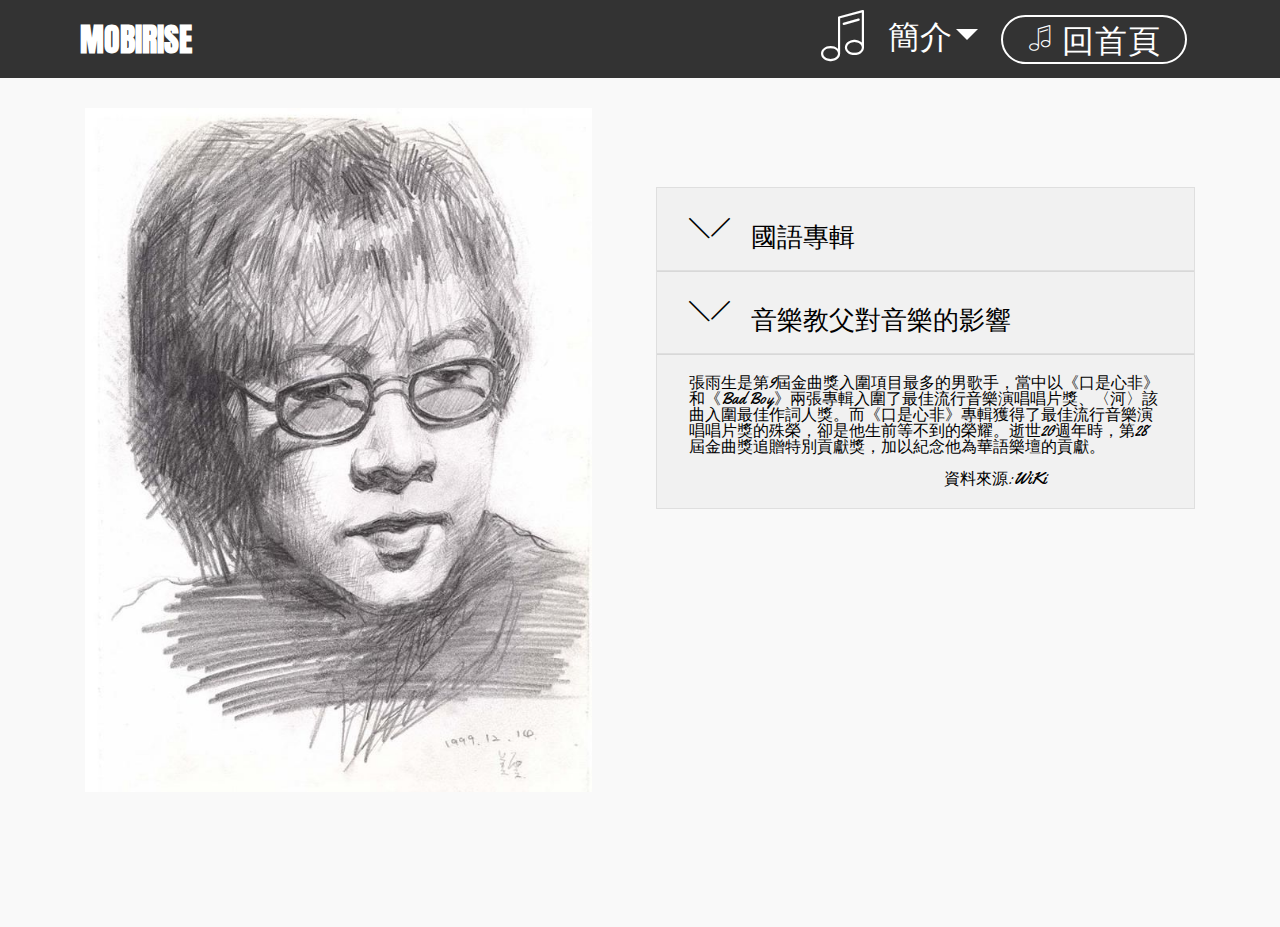
==== commit 3ec2d496: "create github pages" ====
--- a/page1.html
+++ b/page1.html
@@ -22,7 +22,7 @@
   
 </head>
 <body>
-<section class="menu cid-qy1KsmOvwh" once="menu" id="menu1-h" data-rv-view="157">
+<section class="menu cid-qy1KsmOvwh" once="menu" id="menu1-h" data-rv-view="661">
 
     
 
@@ -37,47 +37,94 @@
         </button>
         <div class="menu-logo">
             <div class="navbar-brand">
-                <span class="navbar-logo">
-                    <a href="https://mobirise.com">
-                         <img src="assets/images/logo2.png" alt="Mobirise" media-simple="true" style="height: 3.8rem;">
-                    </a>
-                </span>
+                
                 <span class="navbar-caption-wrap"><a class="navbar-caption text-white display-4" href="https://mobirise.com">
                         MOBIRISE
                     </a></span>
             </div>
         </div>
         <div class="collapse navbar-collapse" id="navbarSupportedContent">
-            <ul class="navbar-nav nav-dropdown" data-app-modern-menu="true">
-                <li class="nav-item">
-                    <a class="nav-link link text-white display-4" href="https://mobirise.com">
-                        <span class="mbri-home mbr-iconfont mbr-iconfont-btn"></span>
-                        Services
-                    </a>
-                </li>
-                <li class="nav-item">
-                    <a class="nav-link link text-white display-4" href="https://mobirise.com">
-                        <span class="mbri-search mbr-iconfont mbr-iconfont-btn"></span>
-                        About Us
-                    </a>
-                </li>
-            </ul>
-            <div class="navbar-buttons mbr-section-btn">
-                <a class="btn btn-sm btn-primary display-4" href="https://mobirise.com">
-                    <span class="mbri-save mbr-iconfont mbr-iconfont-btn "></span>
-                    Try It Now!
-                </a>
-            </div>
+            <ul class="navbar-nav nav-dropdown" data-app-modern-menu="true"><li class="nav-item dropdown"><a class="nav-link link text-info display-4" href="page1.html" aria-expanded="false">&nbsp;</a></li><li class="nav-item"><a class="nav-link link text-info display-4" href="page1.html" aria-expanded="false">&nbsp;</a></li><li class="nav-item"><a class="nav-link link text-info display-4" href="page1.html" aria-expanded="false">&nbsp;</a></li><li class="nav-item"><a class="nav-link link text-info display-4" href="page1.html" aria-expanded="false">&nbsp;</a></li><li class="nav-item"><a class="nav-link link text-info display-4" href="page1.html" aria-expanded="false"></a></li><li class="nav-item dropdown open"><a class="nav-link link text-info dropdown-toggle display-4" href="page1.html" aria-expanded="true" data-toggle="dropdown-submenu"><span class="mbri-music mbr-iconfont mbr-iconfont-btn"></span>簡介</a><div class="dropdown-menu"><a class="text-info dropdown-item display-4" href="page1.html" aria-expanded="false"><span class="mbri-music mbr-iconfont mbr-iconfont-btn"></span>音樂教父簡介</a><a class="text-info dropdown-item display-4" href="page2.html" aria-expanded="true"><span class="mbri-like mbr-iconfont mbr-iconfont-btn"></span>學生座號班級</a></div></li></ul>
+            <div class="navbar-buttons mbr-section-btn"><a class="btn btn-sm btn-info-outline display-4" href="index.html#footer6-u"><span class="mbri-music mbr-iconfont mbr-iconfont-btn"></span>回首頁</a></div>
         </div>
     </nav>
 </section>
 
-<section class="engine"><a href="https://mobirise.co/b">free web page creator</a></section><section class="carousel slide cid-qy1OB8WUk6" data-interval="false" id="slider2-i" data-rv-view="159">
+<section class="engine"><a href="https://mobirise.co/l">free bootstrap themes</a></section><section class="accordion2 cid-qD0hAQVAf5" id="accordion2-w" data-rv-view="663">
 
     
-    <div class="container content-slider">
-        <div class="content-slider-wrap">
-            <div><div class="mbr-slider slide carousel" data-pause="true" data-keyboard="false" data-ride="false" data-interval="false"><ol class="carousel-indicators"><li data-app-prevent-settings="" data-target="#slider2-i" data-slide-to="0"></li><li data-app-prevent-settings="" data-target="#slider2-i" data-slide-to="1"></li><li data-app-prevent-settings="" data-target="#slider2-i" class=" active" data-slide-to="2"></li></ol><div class="carousel-inner" role="listbox"><div class="carousel-item slider-fullscreen-image" data-bg-video-slide="false" style="background-image: url(assets/images/1.jpg);"><div class="container container-slide"><div class="image_wrapper"><div class="mbr-overlay"></div><img src="assets/images/1.jpg"><div class="carousel-caption justify-content-center"><div class="col-10 align-center"><p class="lead mbr-text mbr-fonts-style display-7">Choose from the large selection of latest pre-made blocks - jumbotrons, hero images, parallax scrolling, video backgrounds, hamburger menu, sticky header and more.</p></div></div></div></div></div><div class="carousel-item slider-fullscreen-image" data-bg-video-slide="https://www.youtube.com/watch?v=fwkKc6M60-0"><div class="mbr-overlay"></div><div class="container container-slide"><div class="image_wrapper"><img src="assets/images/2.jpg" style="opacity: 0;"><div class="carousel-caption justify-content-center"><div class="col-10 align-center"><p class="lead mbr-text mbr-fonts-style display-7">Slide with youtube video background and color overlay. Title and text are aligned to the left.</p></div></div></div></div></div><div class="carousel-item slider-fullscreen-image active" data-bg-video-slide="false" style="background-image: url(assets/images/3.jpg);"><div class="container container-slide"><div class="image_wrapper"><div class="mbr-overlay" style="opacity: 0.4;"></div><img src="assets/images/3.jpg"><div class="carousel-caption justify-content-center"><div class="col-10 align-center"><p class="lead mbr-text mbr-fonts-style display-7">Choose from the large selection of latest pre-made blocks - jumbotrons, hero images, parallax scrolling, video backgrounds, hamburger menu, sticky header and more.</p></div></div></div></div></div></div><a data-app-prevent-settings="" class="carousel-control carousel-control-prev" role="button" data-slide="prev" href="#slider2-i"><span aria-hidden="true" class="mbri-left mbr-iconfont"></span><span class="sr-only">Previous</span></a><a data-app-prevent-settings="" class="carousel-control carousel-control-next" role="button" data-slide="next" href="#slider2-i"><span aria-hidden="true" class="mbri-right mbr-iconfont"></span><span class="sr-only">Next</span></a></div></div> 
+
+
+    
+    <div class="container">
+        <div class="media-container-row pt-5">
+            <div class="accordion-content">
+                <h2 class="mbr-section-title align-center pb-3 mbr-fonts-style display-2"></h2>
+                
+                <div id="bootstrap-accordion_4" class="panel-group accordionStyles accordion pt-5 mt-3" role="tablist" aria-multiselectable="true">
+                        <div class="card">
+                            <div class="card-header" role="tab" id="headingOne">
+                                <a role="button" class="collapsed panel-title text-black" data-toggle="collapse" data-parent="#bootstrap-accordion_4" data-core="" href="#collapse1_4" aria-expanded="false" aria-controls="collapse1">
+                                    <h4 class="mbr-fonts-style display-7">
+                                        <span class="sign mbr-iconfont mbri-arrow-down inactive"></span>&nbsp;國語專輯</h4>
+                                </a>
+                            </div>
+                            <div id="collapse1_4" class="panel-collapse noScroll collapse" role="tabpanel" aria-labelledby="headingOne">
+                                <div class="panel-body p-4">
+                                    <p class="mbr-fonts-style panel-text display-2">《天天想你》（1988年11月1日）
+<br>《想念我》（1989年7月17日）
+<br>《帶我去月球》（1992年2月24日）
+<br>《大海》（1992年11月30日）
+<br>《一天到晚游泳的魚》（1993年8月24日）
+<br>《自由歌》（1994年1月）
+<br>《卡拉ＯＫ Live‧台北‧我》（1994年9月5日）
+<br>《還是朋友》（1995年3月27日）
+<br>《兩伊戰爭—紅色熱情》（1996年7月12日）
+<br>《兩伊戰爭—白色才情》（1996年7月14日）
+<br>《口是心非》（1997年10月14日） &nbsp; &nbsp; &nbsp; &nbsp; &nbsp; &nbsp; &nbsp; &nbsp; &nbsp; &nbsp; &nbsp; &nbsp; 資料來源:WiKi</p>
+                                </div>
+                            </div>
+                        </div>
+                
+                        <div class="card">
+                            <div class="card-header" role="tab" id="headingTwo">
+                                <a role="button" class="collapsed panel-title text-black" data-toggle="collapse" data-parent="#bootstrap-accordion_4" data-core="" href="#collapse2_4" aria-expanded="false" aria-controls="collapse2">
+                                    <h4 class="mbr-fonts-style mbr-fonts-style display-7">
+                                        <span class="sign mbr-iconfont mbri-arrow-down inactive"></span>&nbsp;音樂教父對音樂的影響</h4>
+                                </a>
+                                
+                            </div>
+                            <div id="collapse2_4" class="panel-collapse noScroll collapse" role="tabpanel" aria-labelledby="headingTwo">
+                                <div class="panel-body p-4">
+                                    <p class="mbr-fonts-style panel-text display-2">他的音樂成就由於英年早逝而失去再發展的機會，但他的堅持與努力，日後在歌壇上成為一種精神象徵，他的音樂在當時可稱為前衛，無論在編曲或是詞曲方面皆超越當代，在21世紀的今天聽來不流古味，反而讓更多音樂人在他的音樂中發掘出無限的創意而傳唱不墜、越陳越香。他的貢獻有四：一、他生前在歌壇上的起落，對於創作歌曲的執著，和其作品的精彩度成了當今歌壇的一種典範；二、他創作專輯中的實驗性，就今天的角度來看，可視為日後流行歌曲拓展議題的前趨，具有開創性的意義，特別是1994年發表的《卡拉ＯＫ Live‧台北‧我》專輯，曲風相當的多元，從搖滾、R&amp;B、民謠、爵士、古典、POP，還加上類似饒舌的數來寶，台語唸歌，在歌詞內容上更觸及到弱勢族群、環保、對生命的自省以及動物關懷等多元的主題，在當年的主流歌壇中敢有這樣的嘗試，張雨生當屬第一人；三、他當年慧眼所提拔的張惠妹、陶晶瑩在演藝圈已各自擁有一片天空，一位是亞洲流行樂界的天后、一位則是知名王牌主持人，他的影響力無形中透過後繼者而持續發酵；四、雖然因早逝而未能繼續創作更精彩的作品，但他在短時間內為果陀劇場獨立作曲的音樂劇「吻我吧！娜娜」已成為了台灣音樂劇經典之一。
+<br>張雨生堅持作真實的自己、他著重社會關懷、他充滿人文精神、他不斷地超越自己，這些理念與堅持構築了張雨生一路走來的音樂創作歷程。 &nbsp; &nbsp; &nbsp; &nbsp; &nbsp; &nbsp; &nbsp; &nbsp; &nbsp; &nbsp; &nbsp; &nbsp; &nbsp; &nbsp; &nbsp; &nbsp; &nbsp; &nbsp; &nbsp; &nbsp; &nbsp; &nbsp; &nbsp; &nbsp; &nbsp; &nbsp; &nbsp; &nbsp; &nbsp; &nbsp; &nbsp; &nbsp; &nbsp; &nbsp; &nbsp; &nbsp; &nbsp; &nbsp; &nbsp; &nbsp; &nbsp; &nbsp; &nbsp; &nbsp; &nbsp; <br>&nbsp; &nbsp; &nbsp; &nbsp; &nbsp; &nbsp; &nbsp; &nbsp; &nbsp; &nbsp; &nbsp; &nbsp; &nbsp; &nbsp; &nbsp; &nbsp; &nbsp; &nbsp; &nbsp; &nbsp; &nbsp; &nbsp; &nbsp; &nbsp; &nbsp; &nbsp; &nbsp; &nbsp; &nbsp; &nbsp; &nbsp; &nbsp; &nbsp; &nbsp; &nbsp; &nbsp; &nbsp; &nbsp; &nbsp; &nbsp; &nbsp; &nbsp; &nbsp; &nbsp; &nbsp; 資料來源:WiKi</p>
+                                </div>
+                            </div>
+                        </div>
+                
+                        <div class="card">
+                            <div class="card-header" role="tab" id="headingThree">
+                                <a role="button" class="collapsed panel-title text-black" data-toggle="collapse" data-parent="#bootstrap-accordion_4" data-core="" href="#collapse3_4" aria-expanded="false" aria-controls="collapse3">
+                                    <h4 class="mbr-fonts-style display-2">張雨生是第9屆金曲獎入圍項目最多的男歌手，當中以《口是心非》和《Bad Boy》兩張專輯入圍了最佳流行音樂演唱唱片獎、〈河〉該曲入圍最佳作詞人獎。而《口是心非》專輯獲得了最佳流行音樂演唱唱片獎的殊榮，卻是他生前等不到的榮耀。逝世20週年時，第28屆金曲獎追贈特別貢獻獎，加以紀念他為華語樂壇的貢獻。<br><br>&nbsp; &nbsp; &nbsp; &nbsp; &nbsp; &nbsp; &nbsp; &nbsp; &nbsp; &nbsp; &nbsp; &nbsp; &nbsp; &nbsp; &nbsp; &nbsp; &nbsp; &nbsp; &nbsp; &nbsp; &nbsp; &nbsp; &nbsp; &nbsp; &nbsp; &nbsp; &nbsp; &nbsp; &nbsp; &nbsp; &nbsp; &nbsp; &nbsp; &nbsp; &nbsp; &nbsp; &nbsp; &nbsp; &nbsp; &nbsp; &nbsp; &nbsp; &nbsp;資料來源:WiKi</h4>
+                                </a>
+                            </div>
+                            <div id="collapse3_4" class="panel-collapse noScroll collapse" role="tabpanel" aria-labelledby="headingThree">
+                                <div class="panel-body p-4">
+                                    <p class="mbr-fonts-style panel-text display-7"></p>
+                                </div>
+                            </div>
+                        </div>
+                
+                        
+                
+                        
+                
+                        
+                </div>
+            </div>
+            <div class="mbr-figure" style="width: 100%;">
+                    <img src="assets/images/15n10002159q744n8sq8-640x863.jpg" alt="Mobirise" title="" media-simple="true">
+            </div>
         </div>
     </div>
 </section>
@@ -89,12 +136,8 @@
   <script src="assets/bootstrap/js/bootstrap.min.js"></script>
   <script src="assets/smooth-scroll/smooth-scroll.js"></script>
   <script src="assets/dropdown/js/script.min.js"></script>
-  <script src="assets/bootstrap-carousel-swipe/bootstrap-carousel-swipe.js"></script>
-  <script src="assets/jquery-mb-ytplayer/jquery.mb.ytplayer.min.js"></script>
-  <script src="assets/jquery-mb-vimeo_player/jquery.mb.vimeo_player.js"></script>
   <script src="assets/touch-swipe/jquery.touch-swipe.min.js"></script>
   <script src="assets/theme/js/script.js"></script>
-  <script src="assets/mobirise-slider-video/script.js"></script>
   
   
 </body>
--- a/assets/mobirise/css/mbr-additional.css
+++ b/assets/mobirise/css/mbr-additional.css
@@ -1,5 +1,6 @@
-@import url(https://fonts.googleapis.com/css?family=Rubik:300,300i,400,400i,500,500i,700,700i,900,900i);
-@import url(https://fonts.googleapis.com/css?family=Roboto+Condensed:300,300i,400,400i,700,700i);
+@import url(https://fonts.googleapis.com/css?family=Open+Sans+Condensed:300,300i,700);
+@import url(https://fonts.googleapis.com/css?family=Yellowtail:400);
+@import url(https://fonts.googleapis.com/css?family=Anton:400);
 
 
 
@@ -21,39 +22,39 @@
   line-height: 1.6;
 }
 .display-1 {
-  font-family: 'Rubik', sans-serif;
-  font-size: 4.25rem;
+  font-family: 'Open Sans Condensed', sans-serif;
+  font-size: 6rem;
 }
 .display-1 > .mbr-iconfont {
-  font-size: 6.8rem;
+  font-size: 9.6rem;
 }
 .display-2 {
-  font-family: 'Roboto Condensed', sans-serif;
-  font-size: 3rem;
+  font-family: 'Yellowtail', handwriting;
+  font-size: 1rem;
 }
 .display-2 > .mbr-iconfont {
-  font-size: 4.8rem;
+  font-size: 1.6rem;
 }
 .display-4 {
-  font-family: 'Rubik', sans-serif;
-  font-size: 1rem;
+  font-family: 'Anton', sans-serif;
+  font-size: 2rem;
 }
 .display-4 > .mbr-iconfont {
+  font-size: 3.2rem;
+}
+.display-5 {
+  font-family: 'Anton', sans-serif;
+  font-size: 2.5rem;
+}
+.display-5 > .mbr-iconfont {
+  font-size: 4rem;
+}
+.display-7 {
+  font-family: 'Yellowtail', handwriting;
   font-size: 1.6rem;
 }
-.display-5 {
-  font-family: 'Rubik', sans-serif;
-  font-size: 1.5rem;
-}
-.display-5 > .mbr-iconfont {
-  font-size: 2.4rem;
-}
-.display-7 {
-  font-family: 'Rubik', sans-serif;
-  font-size: 1rem;
-}
 .display-7 > .mbr-iconfont {
-  font-size: 1.6rem;
+  font-size: 2.56rem;
 }
 /* ---- Fluid typography for mobile devices ---- */
 /* 1.4 - font scale ratio ( bootstrap == 1.42857 ) */
@@ -62,24 +63,24 @@
 /* 0.65 - min scale variable, may vary */
 @media (max-width: 768px) {
   .display-1 {
-    font-size: 3.4rem;
-    font-size: calc( 2.1374999999999997rem + (4.25 - 2.1374999999999997) * ((100vw - 20rem) / (48 - 20)));
-    line-height: calc( 1.4 * (2.1374999999999997rem + (4.25 - 2.1374999999999997) * ((100vw - 20rem) / (48 - 20))));
+    font-size: 4.8rem;
+    font-size: calc( 2.75rem + (6 - 2.75) * ((100vw - 20rem) / (48 - 20)));
+    line-height: calc( 1.4 * (2.75rem + (6 - 2.75) * ((100vw - 20rem) / (48 - 20))));
   }
   .display-2 {
-    font-size: 2.4rem;
-    font-size: calc( 1.7rem + (3 - 1.7) * ((100vw - 20rem) / (48 - 20)));
-    line-height: calc( 1.4 * (1.7rem + (3 - 1.7) * ((100vw - 20rem) / (48 - 20))));
-  }
-  .display-4 {
     font-size: 0.8rem;
     font-size: calc( 1rem + (1 - 1) * ((100vw - 20rem) / (48 - 20)));
     line-height: calc( 1.4 * (1rem + (1 - 1) * ((100vw - 20rem) / (48 - 20))));
   }
+  .display-4 {
+    font-size: 1.6rem;
+    font-size: calc( 1.35rem + (2 - 1.35) * ((100vw - 20rem) / (48 - 20)));
+    line-height: calc( 1.4 * (1.35rem + (2 - 1.35) * ((100vw - 20rem) / (48 - 20))));
+  }
   .display-5 {
-    font-size: 1.2rem;
-    font-size: calc( 1.175rem + (1.5 - 1.175) * ((100vw - 20rem) / (48 - 20)));
-    line-height: calc( 1.4 * (1.175rem + (1.5 - 1.175) * ((100vw - 20rem) / (48 - 20))));
+    font-size: 2rem;
+    font-size: calc( 1.525rem + (2.5 - 1.525) * ((100vw - 20rem) / (48 - 20)));
+    line-height: calc( 1.4 * (1.525rem + (2.5 - 1.525) * ((100vw - 20rem) / (48 - 20))));
   }
 }
 /* Buttons */
@@ -166,8 +167,8 @@
 }
 .btn-secondary,
 .btn-secondary:active {
-  background-color: #ff3366;
-  border-color: #ff3366;
+  background-color: #232323;
+  border-color: #232323;
   color: #ffffff;
 }
 .btn-secondary:hover,
@@ -175,14 +176,14 @@
 .btn-secondary.focus,
 .btn-secondary.active {
   color: #ffffff;
-  background-color: #e50039;
-  border-color: #e50039;
+  background-color: #000000;
+  border-color: #000000;
 }
 .btn-secondary.disabled,
 .btn-secondary:disabled {
   color: #ffffff !important;
-  background-color: #e50039 !important;
-  border-color: #e50039 !important;
+  background-color: #000000 !important;
+  border-color: #000000 !important;
 }
 .btn-info,
 .btn-info:active {
@@ -330,22 +331,22 @@
 .btn-secondary-outline,
 .btn-secondary-outline:active {
   background: none;
-  border-color: #cc0033;
-  color: #cc0033;
+  border-color: #000000;
+  color: #000000;
 }
 .btn-secondary-outline:hover,
 .btn-secondary-outline:focus,
 .btn-secondary-outline.focus,
 .btn-secondary-outline.active {
   color: #ffffff;
-  background-color: #ff3366;
-  border-color: #ff3366;
+  background-color: #232323;
+  border-color: #232323;
 }
 .btn-secondary-outline.disabled,
 .btn-secondary-outline:disabled {
   color: #ffffff !important;
-  background-color: #ff3366 !important;
-  border-color: #ff3366 !important;
+  background-color: #232323 !important;
+  border-color: #232323 !important;
 }
 .btn-info-outline,
 .btn-info-outline:active {
@@ -465,7 +466,7 @@
   color: #149dcc !important;
 }
 .text-secondary {
-  color: #ff3366 !important;
+  color: #232323 !important;
 }
 .text-success {
   color: #f7ed4a !important;
@@ -491,7 +492,7 @@
 }
 a.text-secondary:hover,
 a.text-secondary:focus {
-  color: #cc0033 !important;
+  color: #000000 !important;
 }
 a.text-success:hover,
 a.text-success:focus {
@@ -622,14 +623,14 @@
   background-color: #f5f5f5;
   box-shadow: none;
   color: #565656;
-  font-family: 'Rubik', sans-serif;
-  font-size: 1rem;
+  font-family: 'Yellowtail', handwriting;
+  font-size: 1.6rem;
   line-height: 1.43;
   min-height: 3.5em;
   padding: 1.07em .5em;
 }
 .form-control > .mbr-iconfont {
-  font-size: 1.6rem;
+  font-size: 2.56rem;
 }
 .form-control,
 .form-control:focus {
@@ -1706,15 +1707,8 @@
     flex-shrink: 0;
   }
 }
-.cid-qy1KsnTY1E {
-  background-image: url("../../../assets/images/jumbotron.jpg");
-}
-.cid-qy1KsnTY1E H1 {
-  text-align: center;
-  color: #ffffff;
-}
 .cid-qy1RGTD971 {
-  padding-top: 60px;
+  padding-top: 120px;
   padding-bottom: 60px;
   background: #ffffff;
 }
@@ -1726,72 +1720,13 @@
     width: 100% !important;
   }
 }
-.cid-qy1KsoAacs {
-  padding-top: 60px;
-  padding-bottom: 60px;
+.cid-qD0eIXxsv6 {
+  padding-top: 30px;
+  padding-bottom: 30px;
   background-color: #2e2e2e;
 }
-@media (max-width: 767px) {
-  .cid-qy1KsoAacs .content {
-    text-align: center;
-  }
-  .cid-qy1KsoAacs .content > div:not(:last-child) {
-    margin-bottom: 2rem;
-  }
-}
-@media (max-width: 767px) {
-  .cid-qy1KsoAacs .media-wrap {
-    margin-bottom: 1rem;
-  }
-}
-.cid-qy1KsoAacs .media-wrap .mbr-iconfont-logo {
-  font-size: 7.5rem;
-  color: #f36;
-}
-.cid-qy1KsoAacs .media-wrap img {
-  height: 6rem;
-}
-@media (max-width: 767px) {
-  .cid-qy1KsoAacs .footer-lower .copyright {
-    margin-bottom: 1rem;
-    text-align: center;
-  }
-}
-.cid-qy1KsoAacs .footer-lower hr {
-  margin: 1rem 0;
-  border-color: #fff;
-  opacity: .05;
-}
-.cid-qy1KsoAacs .footer-lower .social-list {
-  padding-left: 0;
-  margin-bottom: 0;
-  list-style: none;
-  display: flex;
-  flex-wrap: wrap;
-  justify-content: flex-end;
-  -webkit-justify-content: flex-end;
-}
-.cid-qy1KsoAacs .footer-lower .social-list .mbr-iconfont-social {
-  font-size: 1.3rem;
-  color: #fff;
-}
-.cid-qy1KsoAacs .footer-lower .social-list .soc-item {
-  margin: 0 .5rem;
-}
-.cid-qy1KsoAacs .footer-lower .social-list a {
-  margin: 0;
-  opacity: .5;
-  -webkit-transition: .2s linear;
-  transition: .2s linear;
-}
-.cid-qy1KsoAacs .footer-lower .social-list a:hover {
-  opacity: 1;
-}
-@media (max-width: 767px) {
-  .cid-qy1KsoAacs .footer-lower .social-list {
-    justify-content: center;
-    -webkit-justify-content: center;
-  }
+.cid-qD0eIXxsv6 .media-container-row .mbr-text {
+  text-align: center;
 }
 .cid-qy1KsmOvwh .navbar {
   padding: .5rem 0;
@@ -2161,278 +2096,468 @@
     flex-shrink: 0;
   }
 }
-.cid-qy1OB8WUk6 {
-  padding-top: 45px;
-  padding-bottom: 45px;
+.cid-qD0hAQVAf5 {
+  padding-top: 60px;
+  padding-bottom: 135px;
+  background-color: #f9f9f9;
+}
+.cid-qD0hAQVAf5 p {
+  color: #767676;
+}
+.cid-qD0hAQVAf5 .mbr-section-subtitle {
+  color: #767676;
+}
+.cid-qD0hAQVAf5 .accordion-content {
+  flex-basis: 100%;
+  -webkit-flex-basis: 100%;
+}
+.cid-qD0hAQVAf5 .panel-group {
+  width: 100%;
+}
+.cid-qD0hAQVAf5 .card {
+  border-radius: 0px;
+  margin-bottom: -1px;
+}
+.cid-qD0hAQVAf5 .card .card-header {
+  border-radius: 0px;
+  border: 0px;
+  padding: 0;
+}
+.cid-qD0hAQVAf5 .card .card-header a.panel-title {
+  margin-bottom: 0;
+  font-style: normal;
+  font-weight: 500;
+  display: block;
+  text-decoration: none !important;
+  margin-top: -1px;
+  line-height: normal;
+}
+.cid-qD0hAQVAf5 .card .card-header a.panel-title:focus {
+  text-decoration: none !important;
+}
+.cid-qD0hAQVAf5 .card .card-header a.panel-title h4 {
+  padding: 1.3rem 2rem;
+  border: 1px solid #dfdfdf;
+  margin-bottom: 0;
+}
+.cid-qD0hAQVAf5 .card .card-header a.panel-title h4 .sign {
+  padding-right: 1rem;
+}
+.cid-qD0hAQVAf5 .mbr-figure {
+  -webkit-align-self: flex-start;
+  align-self: flex-start;
+  padding-left: 4rem;
+  padding-left: 0;
+  padding-right: 4rem;
+}
+.cid-qD0hAQVAf5 .media-container-row {
+  -webkit-flex-direction: row-reverse;
+  flex-direction: row-reverse;
+}
+@media (max-width: 991px) {
+  .cid-qD0hAQVAf5 .media-container-row {
+    -webkit-flex-direction: column-reverse;
+    flex-direction: column-reverse;
+  }
+  .cid-qD0hAQVAf5 .mbr-figure {
+    padding-right: 0;
+    padding-left: 0;
+    padding-top: 2rem;
+    padding-top: 0;
+    padding-bottom: 2rem;
+  }
+}
+.cid-qD0hAQVAf5 H4 {
+  text-align: left;
+}
+.cid-qD0hAQVAf5 .panel-text {
+  color: #232323;
+}
+.cid-qy1KsmOvwh .navbar {
+  padding: .5rem 0;
+  background: #333333;
+  transition: none;
+  min-height: 77px;
+}
+.cid-qy1KsmOvwh .navbar-dropdown.bg-color.transparent.opened {
+  background: #333333;
+}
+.cid-qy1KsmOvwh a {
+  font-style: normal;
+}
+.cid-qy1KsmOvwh .nav-item span {
+  padding-right: 0.4em;
+  line-height: 0.5em;
+  vertical-align: text-bottom;
+  position: relative;
+  top: -0.2em;
+  text-decoration: none;
+}
+.cid-qy1KsmOvwh .nav-item a {
+  padding: 0.7rem 0 !important;
+  margin: 0rem .65rem !important;
+}
+.cid-qy1KsmOvwh .btn {
+  padding: 0.4rem 1.5rem;
+  display: inline-flex;
+  align-items: center;
+}
+.cid-qy1KsmOvwh .btn .mbr-iconfont {
+  font-size: 1.6rem;
+}
+.cid-qy1KsmOvwh .menu-logo {
+  margin-right: auto;
+}
+.cid-qy1KsmOvwh .menu-logo .navbar-brand {
+  display: flex;
+  margin-left: 5rem;
+  padding: 0;
+  transition: padding .2s;
+  min-height: 3.8rem;
+  align-items: center;
+}
+.cid-qy1KsmOvwh .menu-logo .navbar-brand .navbar-caption-wrap {
+  display: -webkit-flex;
+  -webkit-align-items: center;
+  align-items: center;
+  word-break: break-word;
+  min-width: 7rem;
+  margin: .3rem 0;
+}
+.cid-qy1KsmOvwh .menu-logo .navbar-brand .navbar-caption-wrap .navbar-caption {
+  line-height: 1.2rem !important;
+  padding-right: 2rem;
+}
+.cid-qy1KsmOvwh .menu-logo .navbar-brand .navbar-logo {
+  font-size: 4rem;
+  transition: font-size 0.25s;
+}
+.cid-qy1KsmOvwh .menu-logo .navbar-brand .navbar-logo img {
+  display: flex;
+}
+.cid-qy1KsmOvwh .menu-logo .navbar-brand .navbar-logo .mbr-iconfont {
+  transition: font-size 0.25s;
+}
+.cid-qy1KsmOvwh .navbar-toggleable-sm .navbar-collapse {
+  justify-content: flex-end;
+  -webkit-justify-content: flex-end;
+  padding-right: 5rem;
+  width: auto;
+}
+.cid-qy1KsmOvwh .navbar-toggleable-sm .navbar-collapse .navbar-nav {
+  flex-wrap: wrap;
+  -webkit-flex-wrap: wrap;
+  padding-left: 0;
+}
+.cid-qy1KsmOvwh .navbar-toggleable-sm .navbar-collapse .navbar-nav .nav-item {
+  -webkit-align-self: center;
+  align-self: center;
+}
+.cid-qy1KsmOvwh .navbar-toggleable-sm .navbar-collapse .navbar-buttons {
+  padding-left: 0;
+  padding-bottom: 0;
+}
+.cid-qy1KsmOvwh .dropdown .dropdown-menu {
+  background: #333333;
+  display: none;
+  position: absolute;
+  min-width: 5rem;
+  padding-top: 1.4rem;
+  padding-bottom: 1.4rem;
+  text-align: left;
+}
+.cid-qy1KsmOvwh .dropdown .dropdown-menu .dropdown-item {
+  width: auto;
+  padding: 0.235em 1.5385em 0.235em 1.5385em !important;
+}
+.cid-qy1KsmOvwh .dropdown .dropdown-menu .dropdown-item::after {
+  right: 0.5rem;
+}
+.cid-qy1KsmOvwh .dropdown .dropdown-menu .dropdown-submenu {
+  margin: 0;
+}
+.cid-qy1KsmOvwh .dropdown.open > .dropdown-menu {
+  display: block;
+}
+.cid-qy1KsmOvwh .navbar-toggleable-sm.opened:after {
+  position: absolute;
+  width: 100vw;
+  height: 100vh;
+  content: '';
+  background-color: rgba(0, 0, 0, 0.1);
+  left: 0;
+  bottom: 0;
+  transform: translateY(100%);
+  -webkit-transform: translateY(100%);
+  z-index: 1000;
+}
+.cid-qy1KsmOvwh .navbar.navbar-short {
+  min-height: 60px;
+  transition: all .2s;
+}
+.cid-qy1KsmOvwh .navbar.navbar-short .navbar-toggler-right {
+  top: 20px;
+}
+.cid-qy1KsmOvwh .navbar.navbar-short .navbar-logo a {
+  font-size: 2.5rem !important;
+  line-height: 2.5rem;
+  transition: font-size 0.25s;
+}
+.cid-qy1KsmOvwh .navbar.navbar-short .navbar-logo a .mbr-iconfont {
+  font-size: 2.5rem !important;
+}
+.cid-qy1KsmOvwh .navbar.navbar-short .navbar-logo a img {
+  height: 3rem !important;
+}
+.cid-qy1KsmOvwh .navbar.navbar-short .navbar-brand {
+  min-height: 3rem;
+}
+.cid-qy1KsmOvwh button.navbar-toggler {
+  width: 31px;
+  height: 18px;
+  cursor: pointer;
+  transition: all .2s;
+  top: 1.5rem;
+  right: 1rem;
+}
+.cid-qy1KsmOvwh button.navbar-toggler:focus {
+  outline: none;
+}
+.cid-qy1KsmOvwh button.navbar-toggler .hamburger span {
+  position: absolute;
+  right: 0;
+  width: 30px;
+  height: 2px;
+  border-right: 5px;
   background-color: #ffffff;
 }
-.cid-qy1OB8WUk6 .content-slider {
+.cid-qy1KsmOvwh button.navbar-toggler .hamburger span:nth-child(1) {
+  top: 0;
+  transition: all .2s;
+}
+.cid-qy1KsmOvwh button.navbar-toggler .hamburger span:nth-child(2) {
+  top: 8px;
+  transition: all .15s;
+}
+.cid-qy1KsmOvwh button.navbar-toggler .hamburger span:nth-child(3) {
+  top: 8px;
+  transition: all .15s;
+}
+.cid-qy1KsmOvwh button.navbar-toggler .hamburger span:nth-child(4) {
+  top: 16px;
+  transition: all .2s;
+}
+.cid-qy1KsmOvwh nav.opened .hamburger span:nth-child(1) {
+  top: 8px;
+  width: 0;
+  opacity: 0;
+  right: 50%;
+  transition: all .2s;
+}
+.cid-qy1KsmOvwh nav.opened .hamburger span:nth-child(2) {
+  -webkit-transform: rotate(45deg);
+  transform: rotate(45deg);
+  transition: all .25s;
+}
+.cid-qy1KsmOvwh nav.opened .hamburger span:nth-child(3) {
+  -webkit-transform: rotate(-45deg);
+  transform: rotate(-45deg);
+  transition: all .25s;
+}
+.cid-qy1KsmOvwh nav.opened .hamburger span:nth-child(4) {
+  top: 8px;
+  width: 0;
+  opacity: 0;
+  right: 50%;
+  transition: all .2s;
+}
+.cid-qy1KsmOvwh .collapsed.navbar-expand {
+  flex-direction: column;
+}
+.cid-qy1KsmOvwh .collapsed .btn {
   display: flex;
-  justify-content: center;
-}
-.cid-qy1OB8WUk6 .modal-body .close {
-  background: #1b1b1b;
-}
-.cid-qy1OB8WUk6 .modal-body .close span {
-  font-style: normal;
-}
-.cid-qy1OB8WUk6 .carousel-inner > .active,
-.cid-qy1OB8WUk6 .carousel-inner > .next,
-.cid-qy1OB8WUk6 .carousel-inner > .prev {
-  display: flex;
-}
-.cid-qy1OB8WUk6 .carousel-control .icon-next,
-.cid-qy1OB8WUk6 .carousel-control .icon-prev {
-  margin-top: -18px;
-  font-size: 40px;
-  line-height: 27px;
-}
-.cid-qy1OB8WUk6 .carousel-control:hover {
-  background: #1b1b1b;
-  color: #fff;
+}
+.cid-qy1KsmOvwh .collapsed .navbar-collapse {
+  display: none !important;
+  padding-right: 0 !important;
+}
+.cid-qy1KsmOvwh .collapsed .navbar-collapse.collapsing,
+.cid-qy1KsmOvwh .collapsed .navbar-collapse.show {
+  display: block !important;
+}
+.cid-qy1KsmOvwh .collapsed .navbar-collapse.collapsing .navbar-nav,
+.cid-qy1KsmOvwh .collapsed .navbar-collapse.show .navbar-nav {
+  display: block;
+  text-align: center;
+}
+.cid-qy1KsmOvwh .collapsed .navbar-collapse.collapsing .navbar-nav .nav-item,
+.cid-qy1KsmOvwh .collapsed .navbar-collapse.show .navbar-nav .nav-item {
+  clear: both;
+}
+.cid-qy1KsmOvwh .collapsed .navbar-collapse.collapsing .navbar-buttons,
+.cid-qy1KsmOvwh .collapsed .navbar-collapse.show .navbar-buttons {
+  text-align: center;
+}
+.cid-qy1KsmOvwh .collapsed .navbar-collapse.collapsing .navbar-buttons:last-child,
+.cid-qy1KsmOvwh .collapsed .navbar-collapse.show .navbar-buttons:last-child {
+  margin-bottom: 1rem;
+}
+.cid-qy1KsmOvwh .collapsed button.navbar-toggler {
+  display: block;
+}
+.cid-qy1KsmOvwh .collapsed .navbar-brand {
+  margin-left: 1rem !important;
+}
+.cid-qy1KsmOvwh .collapsed .navbar-toggleable-sm {
+  flex-direction: column;
+  -webkit-flex-direction: column;
+}
+.cid-qy1KsmOvwh .collapsed .dropdown .dropdown-menu {
+  width: 100%;
+  text-align: center;
+  position: relative;
+  opacity: 0;
+  display: block;
+  height: 0;
+  visibility: hidden;
+  padding: 0;
+  transition-duration: .5s;
+  transition-property: opacity,padding,height;
+}
+.cid-qy1KsmOvwh .collapsed .dropdown.open > .dropdown-menu {
+  position: relative;
   opacity: 1;
-}
-@media (max-width: 767px) {
-  .cid-qy1OB8WUk6 .container .carousel-control {
-    margin-bottom: 0;
-  }
-  .cid-qy1OB8WUk6 .content-slider-wrap {
-    width: 100%!important;
-  }
-}
-.cid-qy1OB8WUk6 .boxed-slider {
-  position: relative;
-  padding: 93px 0;
-}
-.cid-qy1OB8WUk6 .boxed-slider > div {
-  position: relative;
-}
-.cid-qy1OB8WUk6 .container img {
+  height: auto;
+  padding: 1.4rem 0;
+  visibility: visible;
+}
+.cid-qy1KsmOvwh .collapsed .dropdown .dropdown-submenu {
+  left: 0;
+  text-align: center;
   width: 100%;
 }
-.cid-qy1OB8WUk6 .container img + .row {
-  position: absolute;
+.cid-qy1KsmOvwh .collapsed .dropdown .dropdown-toggle[data-toggle="dropdown-submenu"]::after {
+  margin-top: 0;
+  position: inherit;
+  right: 0;
   top: 50%;
-  left: 0;
-  right: 0;
-  -webkit-transform: translateY(-50%);
-  -moz-transform: translateY(-50%);
-  transform: translateY(-50%);
-  z-index: 2;
-}
-.cid-qy1OB8WUk6 .mbr-section {
-  padding: 0;
-  background-attachment: scroll;
-}
-.cid-qy1OB8WUk6 .mbr-table-cell {
-  padding: 0;
-}
-.cid-qy1OB8WUk6 .container .carousel-indicators {
-  margin-bottom: 3px;
-}
-.cid-qy1OB8WUk6 .carousel-caption {
-  top: 50%;
-  right: 0;
-  bottom: auto;
-  left: 0;
-  display: flex;
-  align-items: center;
-  -webkit-transform: translateY(-50%);
-  transform: translateY(-50%);
-}
-.cid-qy1OB8WUk6 .mbr-overlay {
-  z-index: 1;
-}
-.cid-qy1OB8WUk6 .container-slide.container {
-  width: 100%;
-  min-height: 100vh;
-  padding: 0;
-}
-.cid-qy1OB8WUk6 .carousel-item {
-  background-position: 50% 50%;
-  background-repeat: no-repeat;
-  background-size: cover;
-  -o-transition: -o-transform 0.6s ease-in-out;
-  -webkit-transition: -webkit-transform 0.6s ease-in-out;
-  transition: transform 0.6s ease-in-out, -webkit-transform 0.6s ease-in-out, -o-transform 0.6s ease-in-out;
-  -webkit-backface-visibility: hidden;
-  backface-visibility: hidden;
-  -webkit-perspective: 1000px;
-  perspective: 1000px;
-}
-@media (max-width: 576px) {
-  .cid-qy1OB8WUk6 .carousel-item .container {
+  display: inline-block;
+  width: 0;
+  height: 0;
+  margin-left: .3em;
+  vertical-align: middle;
+  content: "";
+  border-top: .30em solid;
+  border-right: .30em solid transparent;
+  border-left: .30em solid transparent;
+}
+@media (max-width: 991px) {
+  .cid-qy1KsmOvwh .navbar-expand {
+    flex-direction: column;
+  }
+  .cid-qy1KsmOvwh img {
+    height: 3.8rem !important;
+  }
+  .cid-qy1KsmOvwh .btn {
+    display: flex;
+  }
+  .cid-qy1KsmOvwh button.navbar-toggler {
+    display: block;
+  }
+  .cid-qy1KsmOvwh .navbar-brand {
+    margin-left: 1rem !important;
+  }
+  .cid-qy1KsmOvwh .navbar-toggleable-sm {
+    flex-direction: column;
+    -webkit-flex-direction: column;
+  }
+  .cid-qy1KsmOvwh .navbar-collapse {
+    display: none !important;
+    padding-right: 0 !important;
+  }
+  .cid-qy1KsmOvwh .navbar-collapse.collapsing,
+  .cid-qy1KsmOvwh .navbar-collapse.show {
+    display: block !important;
+  }
+  .cid-qy1KsmOvwh .navbar-collapse.collapsing .navbar-nav,
+  .cid-qy1KsmOvwh .navbar-collapse.show .navbar-nav {
+    display: block;
+    text-align: center;
+  }
+  .cid-qy1KsmOvwh .navbar-collapse.collapsing .navbar-nav .nav-item,
+  .cid-qy1KsmOvwh .navbar-collapse.show .navbar-nav .nav-item {
+    clear: both;
+  }
+  .cid-qy1KsmOvwh .navbar-collapse.collapsing .navbar-buttons,
+  .cid-qy1KsmOvwh .navbar-collapse.show .navbar-buttons {
+    text-align: center;
+  }
+  .cid-qy1KsmOvwh .navbar-collapse.collapsing .navbar-buttons:last-child,
+  .cid-qy1KsmOvwh .navbar-collapse.show .navbar-buttons:last-child {
+    margin-bottom: 1rem;
+  }
+  .cid-qy1KsmOvwh .dropdown .dropdown-menu {
     width: 100%;
-  }
-}
-.cid-qy1OB8WUk6 .carousel-item-next.carousel-item-left,
-.cid-qy1OB8WUk6 .carousel-item-prev.carousel-item-right {
-  -webkit-transform: translate3d(0, 0, 0);
-  transform: translate3d(0, 0, 0);
-}
-.cid-qy1OB8WUk6 .active.carousel-item-right,
-.cid-qy1OB8WUk6 .carousel-item-next {
-  -webkit-transform: translate3d(100%, 0, 0);
-  transform: translate3d(100%, 0, 0);
-}
-.cid-qy1OB8WUk6 .active.carousel-item-left,
-.cid-qy1OB8WUk6 .carousel-item-prev {
-  -webkit-transform: translate3d(-100%, 0, 0);
-  transform: translate3d(-100%, 0, 0);
-}
-.cid-qy1OB8WUk6 .mbr-slider .carousel-control {
-  top: 50%;
-  width: 50px;
-  height: 50px;
-  margin-top: -1.5rem;
-  font-size: 35px;
-  background-color: rgba(0, 0, 0, 0.5);
-  border: 2px solid #fff;
-  border-radius: 50%;
-  transition: all .3s;
-}
-.cid-qy1OB8WUk6 .mbr-slider .carousel-control.carousel-control-prev {
-  left: 0;
-  margin-left: 2.5rem;
-}
-.cid-qy1OB8WUk6 .mbr-slider .carousel-control.carousel-control-next {
-  right: 0;
-  margin-right: 2.5rem;
-}
-.cid-qy1OB8WUk6 .mbr-slider .carousel-control .mbr-iconfont {
-  font-size: 1.5rem;
-}
-@media (max-width: 767px) {
-  .cid-qy1OB8WUk6 .mbr-slider .carousel-control {
-    top: auto;
-    bottom: 1rem;
-  }
-}
-.cid-qy1OB8WUk6 .mbr-slider .carousel-indicators {
-  position: absolute;
-  bottom: 0;
-  margin-bottom: 1.5rem !important;
-}
-.cid-qy1OB8WUk6 .mbr-slider .carousel-indicators li {
-  max-width: 15px;
-  height: 15px;
-  max-height: 15px;
-  margin: 3px;
-  background-color: rgba(0, 0, 0, 0.5);
-  border: 2px solid #fff;
-  border-radius: 50%;
-  opacity: .5;
-  transition: all .3s;
-}
-.cid-qy1OB8WUk6 .mbr-slider .carousel-indicators li.active,
-.cid-qy1OB8WUk6 .mbr-slider .carousel-indicators li:hover {
-  opacity: .9;
-}
-.cid-qy1OB8WUk6 .mbr-slider .carousel-indicators li::after,
-.cid-qy1OB8WUk6 .mbr-slider .carousel-indicators li::before {
-  content: none;
-}
-.cid-qy1OB8WUk6 .mbr-slider .carousel-indicators.ie-fix {
-  left: 50%;
-  display: block;
-  width: 60%;
-  margin-left: -30%;
+    text-align: center;
+    position: relative;
+    opacity: 0;
+    display: block;
+    height: 0;
+    visibility: hidden;
+    padding: 0;
+    transition-duration: .5s;
+    transition-property: opacity,padding,height;
+  }
+  .cid-qy1KsmOvwh .dropdown.open > .dropdown-menu {
+    position: relative;
+    opacity: 1;
+    height: auto;
+    padding: 1.4rem 0;
+    visibility: visible;
+  }
+  .cid-qy1KsmOvwh .dropdown .dropdown-submenu {
+    left: 0;
+    text-align: center;
+    width: 100%;
+  }
+  .cid-qy1KsmOvwh .dropdown .dropdown-toggle[data-toggle="dropdown-submenu"]::after {
+    margin-top: 0;
+    position: inherit;
+    right: 0;
+    top: 50%;
+    display: inline-block;
+    width: 0;
+    height: 0;
+    margin-left: .3em;
+    vertical-align: middle;
+    content: "";
+    border-top: .30em solid;
+    border-right: .30em solid transparent;
+    border-left: .30em solid transparent;
+  }
+}
+@media (min-width: 767px) {
+  .cid-qy1KsmOvwh .menu-logo {
+    flex-shrink: 0;
+  }
+}
+.cid-qD0tM7fnuT {
+  padding-top: 30px;
+  padding-bottom: 30px;
+  background-color: #2e2e2e;
+}
+.cid-qD0tTAJ9W1 {
+  background-image: url("../../../assets/images/cimg6510-2000x1500.jpg");
+}
+.cid-qD0tTAJ9W1 .mbr-figure {
+  margin: 0 auto;
+}
+.cid-qD0tTAJ9W1 B {
+  color: #fffbeb;
+}
+.cid-qD0tTAJ9W1 H3 {
   text-align: center;
 }
-@media (max-width: 576px) {
-  .cid-qy1OB8WUk6 .mbr-slider .carousel-indicators {
-    display: none !important;
-  }
-}
-.cid-qy1OB8WUk6 .mbr-slider > .container img {
-  width: 100%;
-}
-.cid-qy1OB8WUk6 .mbr-slider > .container img + .row {
-  position: absolute;
-  top: 50%;
-  right: 0;
-  left: 0;
-  z-index: 2;
-  -moz-transform: translateY(-50%);
-  -webkit-transform: translateY(-50%);
-  transform: translateY(-50%);
-}
-.cid-qy1OB8WUk6 .mbr-slider > .container .carousel-indicators {
-  margin-bottom: 3px;
-}
-@media (max-width: 576px) {
-  .cid-qy1OB8WUk6 .mbr-slider > .container .carousel-control {
-    margin-bottom: 0;
-  }
-}
-.cid-qy1OB8WUk6 .mbr-slider .mbr-section {
-  padding: 0;
-  background-attachment: scroll;
-}
-.cid-qy1OB8WUk6 .mbr-slider .mbr-table-cell {
-  padding: 0;
-}
-.cid-qy1OB8WUk6 .carousel-item .container.container-slide {
-  position: initial;
-  width: auto;
-  min-height: 0;
-}
-.cid-qy1OB8WUk6 .full-screen .slider-fullscreen-image {
-  min-height: 100vh;
-  background-repeat: no-repeat;
-  background-position: 50% 50%;
-  background-size: cover;
-}
-.cid-qy1OB8WUk6 .full-screen .slider-fullscreen-image.active {
-  display: -o-flex;
-}
-.cid-qy1OB8WUk6 .full-screen .container {
-  width: auto;
-  padding-right: 0;
-  padding-left: 0;
-}
-.cid-qy1OB8WUk6 .full-screen .carousel-item .container.container-slide {
-  width: 100%;
-  min-height: 100vh;
-  padding: 0;
-}
-.cid-qy1OB8WUk6 .full-screen .carousel-item .container.container-slide img {
-  display: none;
-}
-.cid-qy1OB8WUk6 .mbr-background-video-preview {
-  position: absolute;
-  top: 0;
-  right: 0;
-  bottom: 0;
-  left: 0;
-}
-.cid-qy1OB8WUk6 .mbr-overlay ~ .container-slide {
-  z-index: auto;
-}
-.cid-qy1OB8WUk6 .mbr-slider.slide .container {
-  overflow: hidden;
-  padding: 0;
-}
-.cid-qy1OB8WUk6 .carousel-inner {
-  height: 100%;
-}
-.cid-qy1OB8WUk6 .slider-fullscreen-image {
-  height: 100%;
-  background: transparent !important;
-}
-.cid-qy1OB8WUk6 .image_wrapper {
-  height: 400px;
-  width: 100%;
-  position: relative;
-  display: inline-block;
-}
-.cid-qy1OB8WUk6 .image_wrapper img {
-  width: auto !important;
-  height: 100%;
-}
-.cid-qy1OB8WUk6 .carousel-item .container-slide {
+.cid-qD0tTAJ9W1 H1 {
   text-align: center;
 }
-.cid-qy1OB8WUk6 .content-slider-wrap {
-  width: 60%;
-}
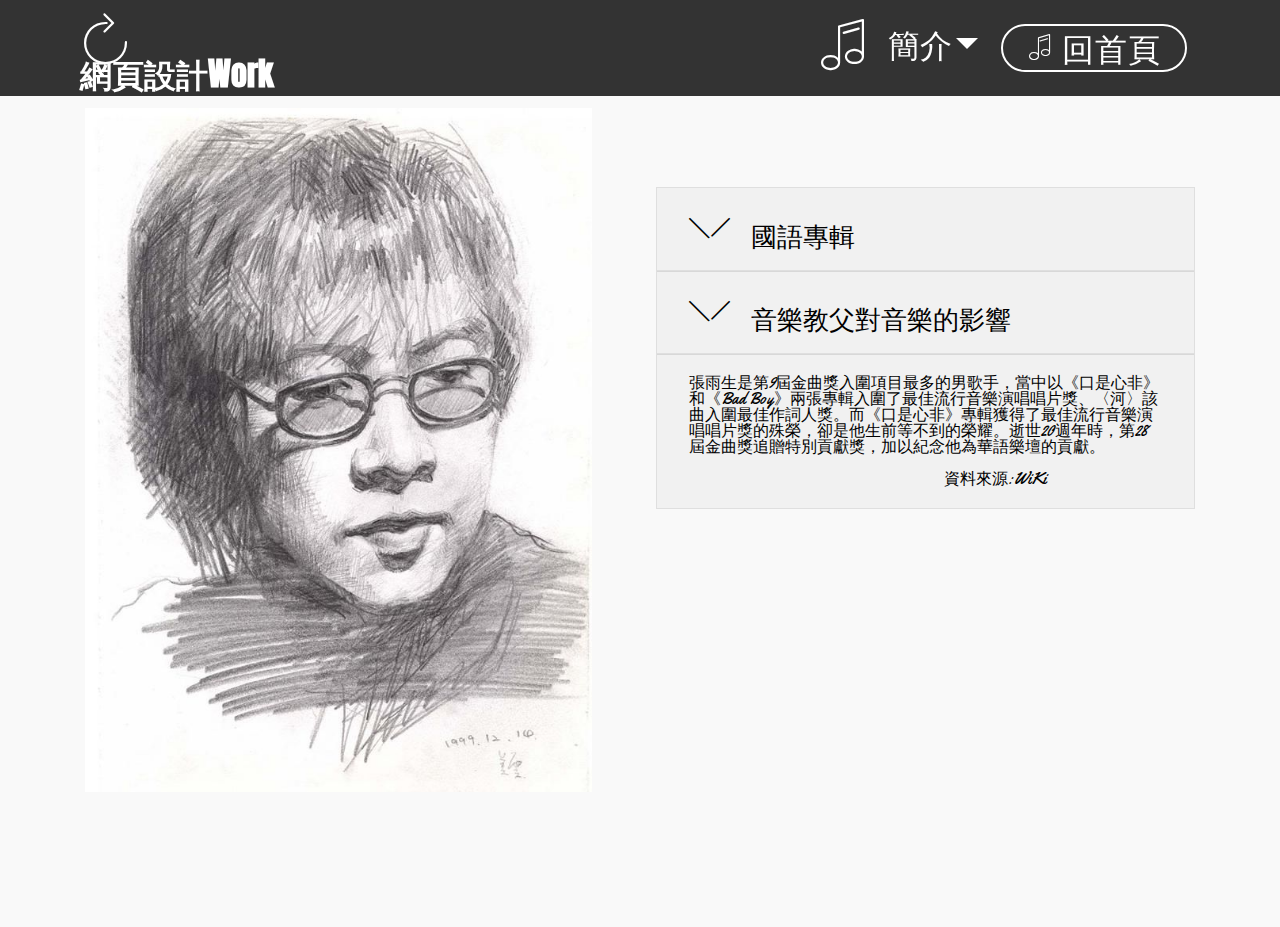
==== commit c42d9bda: "create github pages" ====
--- a/page1.html
+++ b/page1.html
@@ -6,7 +6,7 @@
   <meta http-equiv="X-UA-Compatible" content="IE=edge">
   <meta name="generator" content="Mobirise v4.3.4, mobirise.com">
   <meta name="viewport" content="width=device-width, initial-scale=1">
-  <link rel="shortcut icon" href="assets/images/logo2.png" type="image/x-icon">
+  <link rel="shortcut icon" href="assets/images/26045-128x73.png" type="image/x-icon">
   <meta name="description" content="Web Generator Description">
   <title>Page 1</title>
   <link rel="stylesheet" href="assets/web/assets/mobirise-icons/mobirise-icons.css">
@@ -22,7 +22,7 @@
   
 </head>
 <body>
-<section class="menu cid-qy1KsmOvwh" once="menu" id="menu1-h" data-rv-view="661">
+<section class="menu cid-qy1KsmOvwh" once="menu" id="menu1-h" data-rv-view="14">
 
     
 
@@ -38,9 +38,7 @@
         <div class="menu-logo">
             <div class="navbar-brand">
                 
-                <span class="navbar-caption-wrap"><a class="navbar-caption text-white display-4" href="https://mobirise.com">
-                        MOBIRISE
-                    </a></span>
+                <span class="navbar-caption-wrap"><a class="navbar-caption text-white display-4" href="#top"><span class="mbri-refresh mbr-iconfont mbr-iconfont-btn"></span>網頁設計Work</a></span>
             </div>
         </div>
         <div class="collapse navbar-collapse" id="navbarSupportedContent">
@@ -50,7 +48,7 @@
     </nav>
 </section>
 
-<section class="engine"><a href="https://mobirise.co/l">free bootstrap themes</a></section><section class="accordion2 cid-qD0hAQVAf5" id="accordion2-w" data-rv-view="663">
+<section class="engine"><a href="https://mobirise.co/h">make your own website</a></section><section class="accordion2 cid-qD0hAQVAf5" id="accordion2-w" data-rv-view="16">
 
     
 
@@ -61,15 +59,15 @@
             <div class="accordion-content">
                 <h2 class="mbr-section-title align-center pb-3 mbr-fonts-style display-2"></h2>
                 
-                <div id="bootstrap-accordion_4" class="panel-group accordionStyles accordion pt-5 mt-3" role="tablist" aria-multiselectable="true">
+                <div id="bootstrap-accordion_6" class="panel-group accordionStyles accordion pt-5 mt-3" role="tablist" aria-multiselectable="true">
                         <div class="card">
                             <div class="card-header" role="tab" id="headingOne">
-                                <a role="button" class="collapsed panel-title text-black" data-toggle="collapse" data-parent="#bootstrap-accordion_4" data-core="" href="#collapse1_4" aria-expanded="false" aria-controls="collapse1">
+                                <a role="button" class="collapsed panel-title text-black" data-toggle="collapse" data-parent="#bootstrap-accordion_6" data-core="" href="#collapse1_6" aria-expanded="false" aria-controls="collapse1">
                                     <h4 class="mbr-fonts-style display-7">
                                         <span class="sign mbr-iconfont mbri-arrow-down inactive"></span>&nbsp;國語專輯</h4>
                                 </a>
                             </div>
-                            <div id="collapse1_4" class="panel-collapse noScroll collapse" role="tabpanel" aria-labelledby="headingOne">
+                            <div id="collapse1_6" class="panel-collapse noScroll collapse" role="tabpanel" aria-labelledby="headingOne">
                                 <div class="panel-body p-4">
                                     <p class="mbr-fonts-style panel-text display-2">《天天想你》（1988年11月1日）
 <br>《想念我》（1989年7月17日）
@@ -88,13 +86,13 @@
                 
                         <div class="card">
                             <div class="card-header" role="tab" id="headingTwo">
-                                <a role="button" class="collapsed panel-title text-black" data-toggle="collapse" data-parent="#bootstrap-accordion_4" data-core="" href="#collapse2_4" aria-expanded="false" aria-controls="collapse2">
+                                <a role="button" class="collapsed panel-title text-black" data-toggle="collapse" data-parent="#bootstrap-accordion_6" data-core="" href="#collapse2_6" aria-expanded="false" aria-controls="collapse2">
                                     <h4 class="mbr-fonts-style mbr-fonts-style display-7">
                                         <span class="sign mbr-iconfont mbri-arrow-down inactive"></span>&nbsp;音樂教父對音樂的影響</h4>
                                 </a>
                                 
                             </div>
-                            <div id="collapse2_4" class="panel-collapse noScroll collapse" role="tabpanel" aria-labelledby="headingTwo">
+                            <div id="collapse2_6" class="panel-collapse noScroll collapse" role="tabpanel" aria-labelledby="headingTwo">
                                 <div class="panel-body p-4">
                                     <p class="mbr-fonts-style panel-text display-2">他的音樂成就由於英年早逝而失去再發展的機會，但他的堅持與努力，日後在歌壇上成為一種精神象徵，他的音樂在當時可稱為前衛，無論在編曲或是詞曲方面皆超越當代，在21世紀的今天聽來不流古味，反而讓更多音樂人在他的音樂中發掘出無限的創意而傳唱不墜、越陳越香。他的貢獻有四：一、他生前在歌壇上的起落，對於創作歌曲的執著，和其作品的精彩度成了當今歌壇的一種典範；二、他創作專輯中的實驗性，就今天的角度來看，可視為日後流行歌曲拓展議題的前趨，具有開創性的意義，特別是1994年發表的《卡拉ＯＫ Live‧台北‧我》專輯，曲風相當的多元，從搖滾、R&amp;B、民謠、爵士、古典、POP，還加上類似饒舌的數來寶，台語唸歌，在歌詞內容上更觸及到弱勢族群、環保、對生命的自省以及動物關懷等多元的主題，在當年的主流歌壇中敢有這樣的嘗試，張雨生當屬第一人；三、他當年慧眼所提拔的張惠妹、陶晶瑩在演藝圈已各自擁有一片天空，一位是亞洲流行樂界的天后、一位則是知名王牌主持人，他的影響力無形中透過後繼者而持續發酵；四、雖然因早逝而未能繼續創作更精彩的作品，但他在短時間內為果陀劇場獨立作曲的音樂劇「吻我吧！娜娜」已成為了台灣音樂劇經典之一。
 <br>張雨生堅持作真實的自己、他著重社會關懷、他充滿人文精神、他不斷地超越自己，這些理念與堅持構築了張雨生一路走來的音樂創作歷程。 &nbsp; &nbsp; &nbsp; &nbsp; &nbsp; &nbsp; &nbsp; &nbsp; &nbsp; &nbsp; &nbsp; &nbsp; &nbsp; &nbsp; &nbsp; &nbsp; &nbsp; &nbsp; &nbsp; &nbsp; &nbsp; &nbsp; &nbsp; &nbsp; &nbsp; &nbsp; &nbsp; &nbsp; &nbsp; &nbsp; &nbsp; &nbsp; &nbsp; &nbsp; &nbsp; &nbsp; &nbsp; &nbsp; &nbsp; &nbsp; &nbsp; &nbsp; &nbsp; &nbsp; &nbsp; <br>&nbsp; &nbsp; &nbsp; &nbsp; &nbsp; &nbsp; &nbsp; &nbsp; &nbsp; &nbsp; &nbsp; &nbsp; &nbsp; &nbsp; &nbsp; &nbsp; &nbsp; &nbsp; &nbsp; &nbsp; &nbsp; &nbsp; &nbsp; &nbsp; &nbsp; &nbsp; &nbsp; &nbsp; &nbsp; &nbsp; &nbsp; &nbsp; &nbsp; &nbsp; &nbsp; &nbsp; &nbsp; &nbsp; &nbsp; &nbsp; &nbsp; &nbsp; &nbsp; &nbsp; &nbsp; 資料來源:WiKi</p>
@@ -104,11 +102,11 @@
                 
                         <div class="card">
                             <div class="card-header" role="tab" id="headingThree">
-                                <a role="button" class="collapsed panel-title text-black" data-toggle="collapse" data-parent="#bootstrap-accordion_4" data-core="" href="#collapse3_4" aria-expanded="false" aria-controls="collapse3">
+                                <a role="button" class="collapsed panel-title text-black" data-toggle="collapse" data-parent="#bootstrap-accordion_6" data-core="" href="#collapse3_6" aria-expanded="false" aria-controls="collapse3">
                                     <h4 class="mbr-fonts-style display-2">張雨生是第9屆金曲獎入圍項目最多的男歌手，當中以《口是心非》和《Bad Boy》兩張專輯入圍了最佳流行音樂演唱唱片獎、〈河〉該曲入圍最佳作詞人獎。而《口是心非》專輯獲得了最佳流行音樂演唱唱片獎的殊榮，卻是他生前等不到的榮耀。逝世20週年時，第28屆金曲獎追贈特別貢獻獎，加以紀念他為華語樂壇的貢獻。<br><br>&nbsp; &nbsp; &nbsp; &nbsp; &nbsp; &nbsp; &nbsp; &nbsp; &nbsp; &nbsp; &nbsp; &nbsp; &nbsp; &nbsp; &nbsp; &nbsp; &nbsp; &nbsp; &nbsp; &nbsp; &nbsp; &nbsp; &nbsp; &nbsp; &nbsp; &nbsp; &nbsp; &nbsp; &nbsp; &nbsp; &nbsp; &nbsp; &nbsp; &nbsp; &nbsp; &nbsp; &nbsp; &nbsp; &nbsp; &nbsp; &nbsp; &nbsp; &nbsp;資料來源:WiKi</h4>
                                 </a>
                             </div>
-                            <div id="collapse3_4" class="panel-collapse noScroll collapse" role="tabpanel" aria-labelledby="headingThree">
+                            <div id="collapse3_6" class="panel-collapse noScroll collapse" role="tabpanel" aria-labelledby="headingThree">
                                 <div class="panel-body p-4">
                                     <p class="mbr-fonts-style panel-text display-7"></p>
                                 </div>
